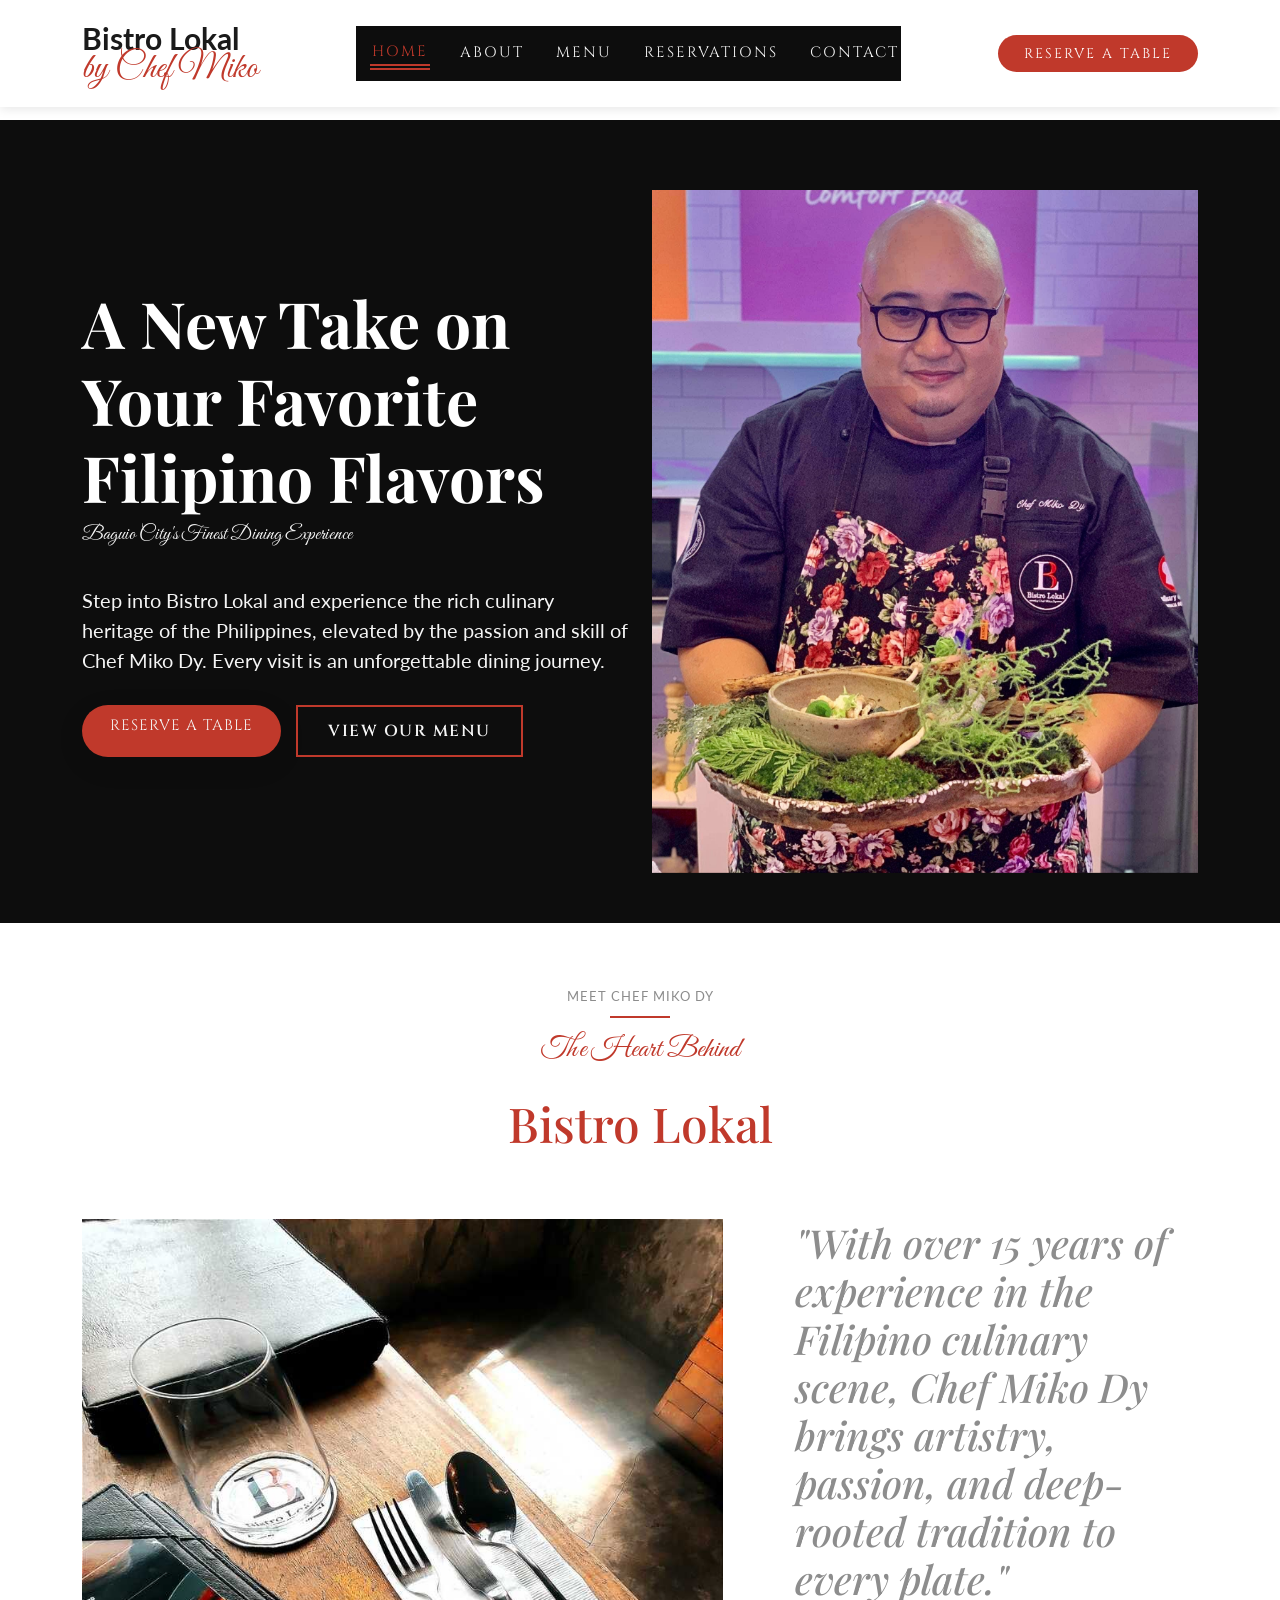
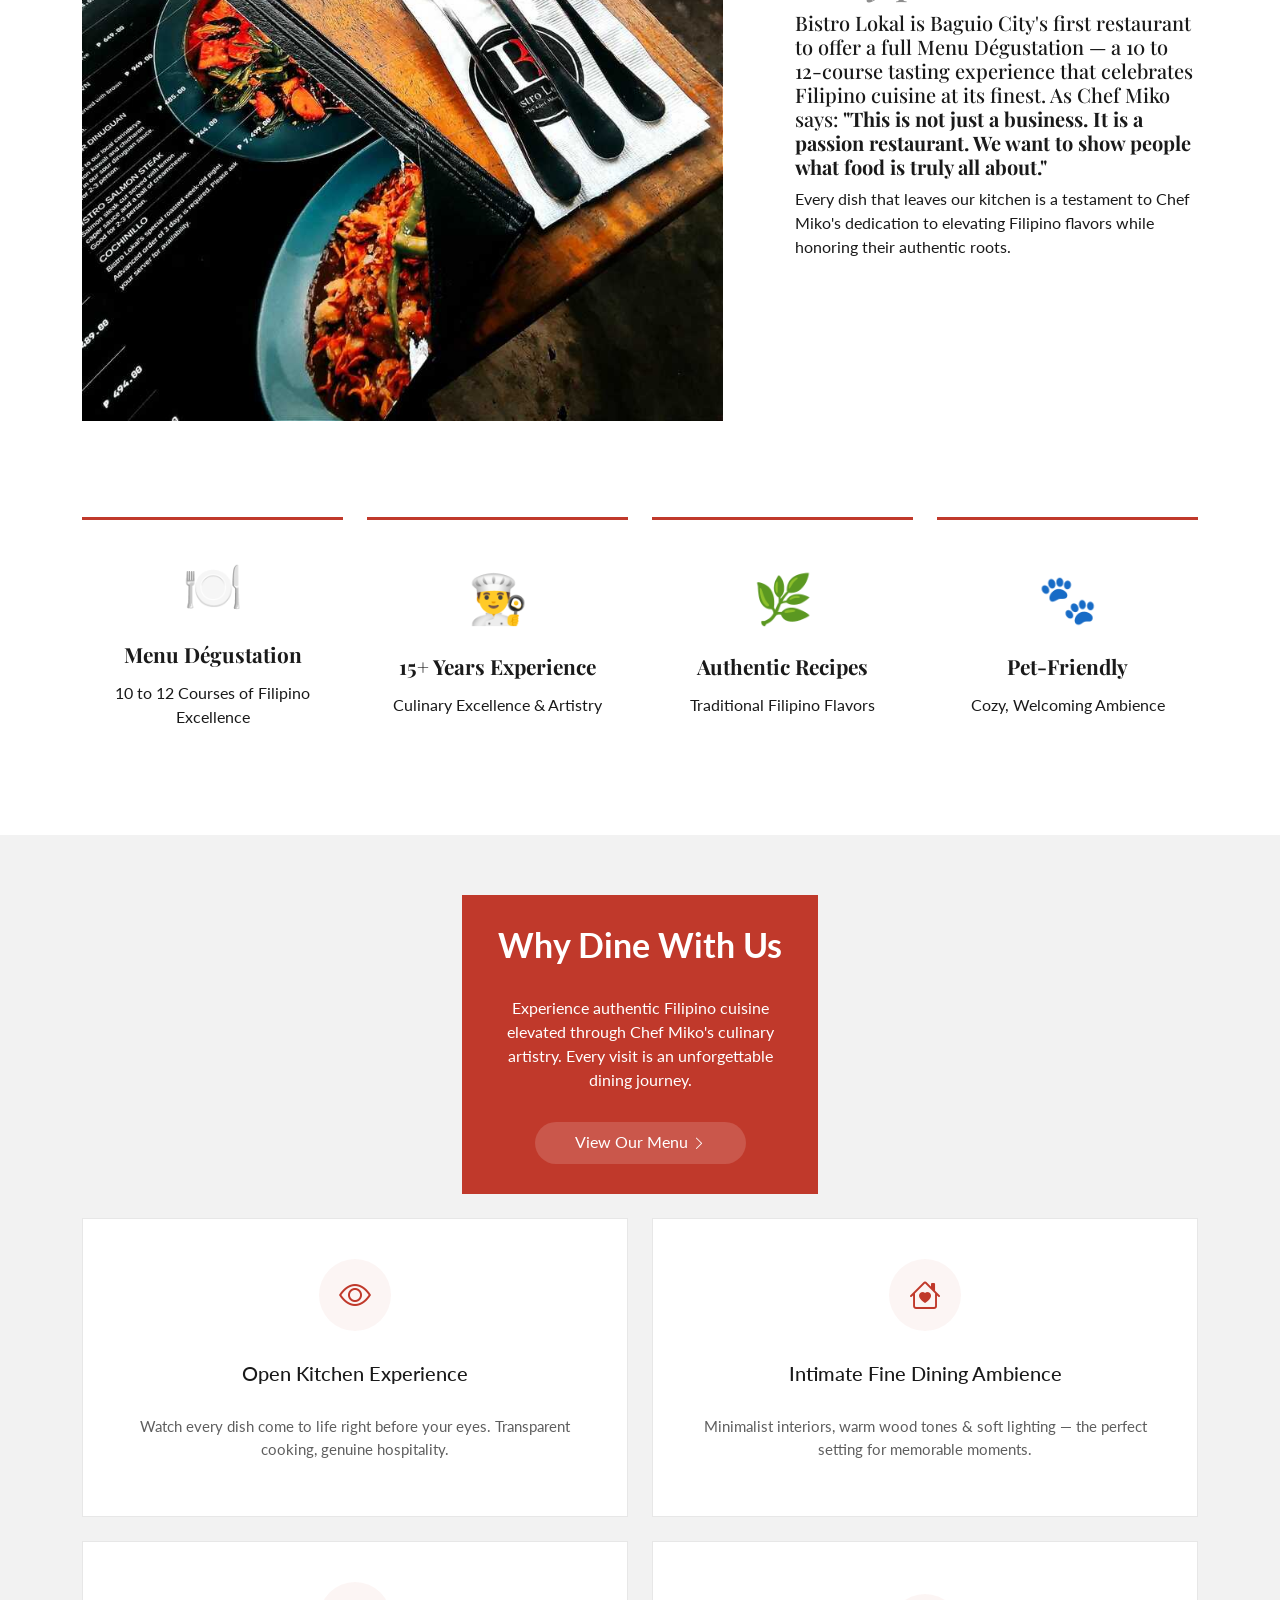
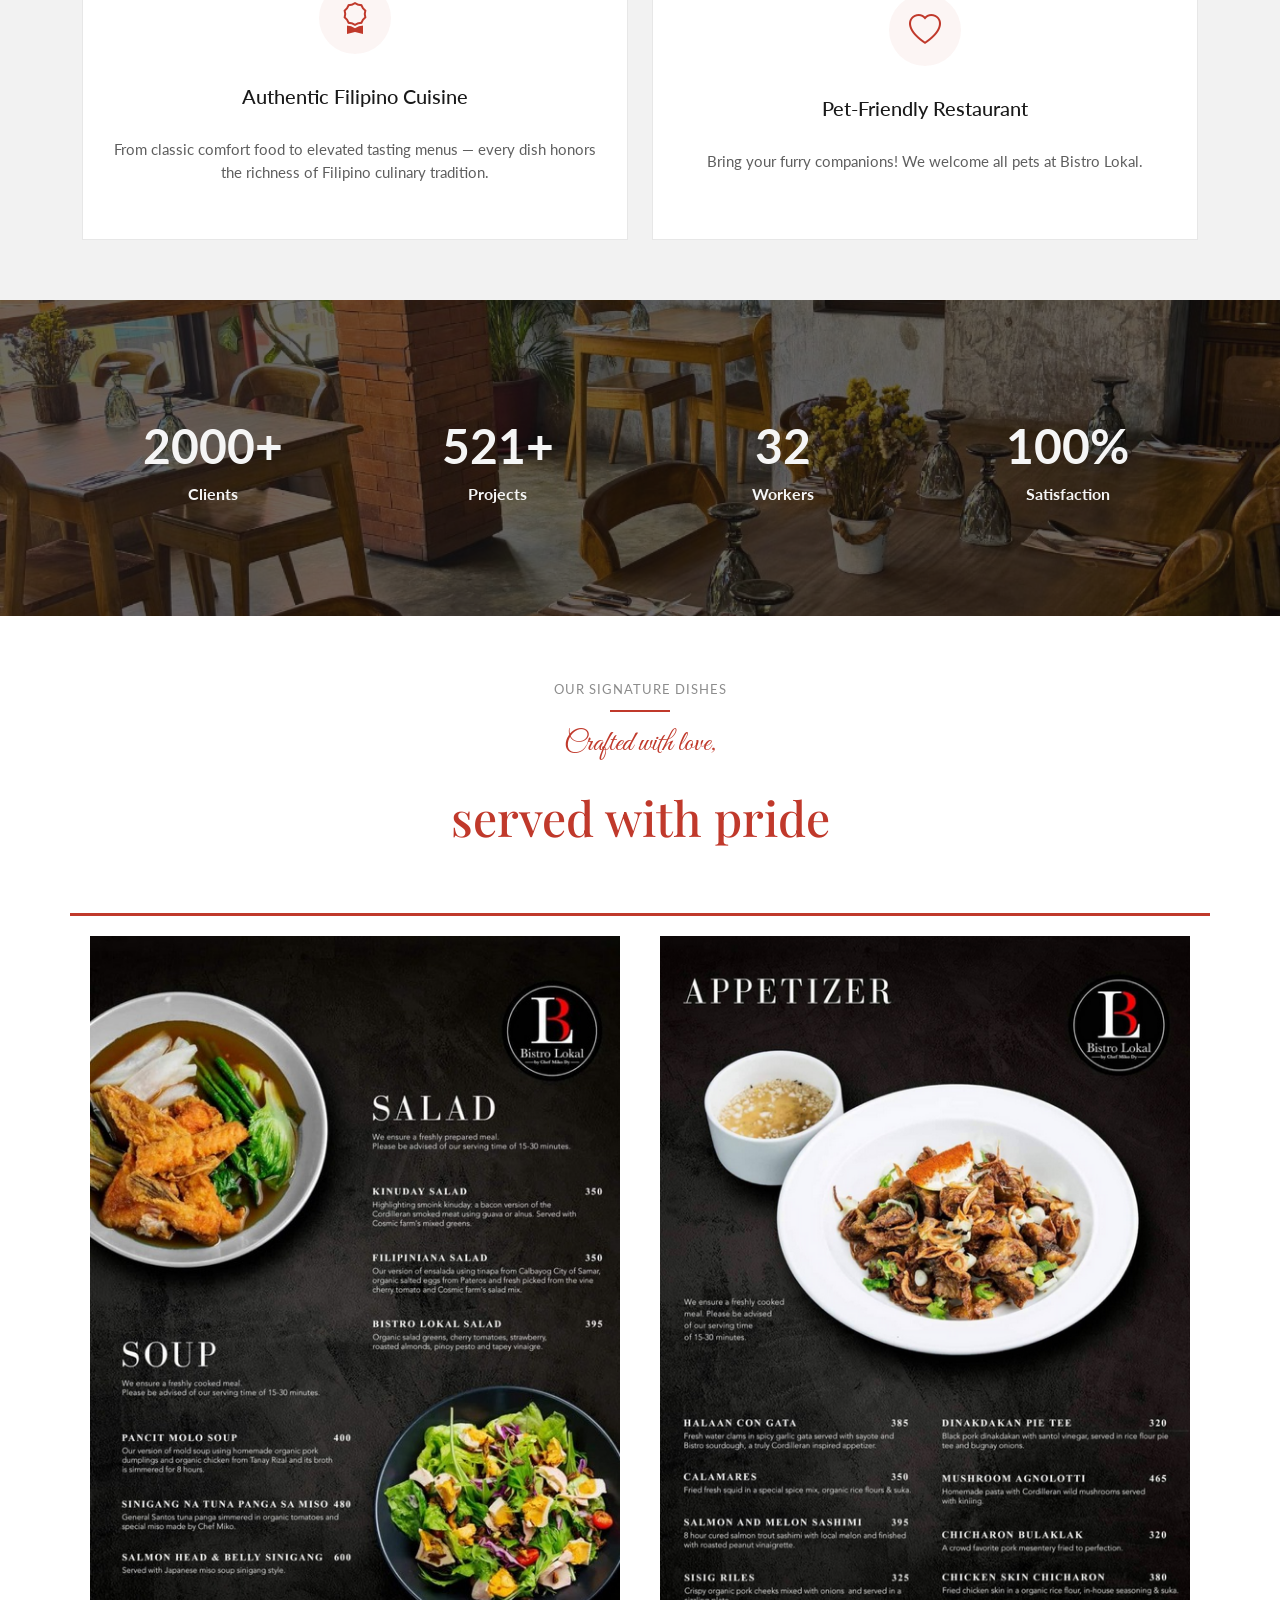
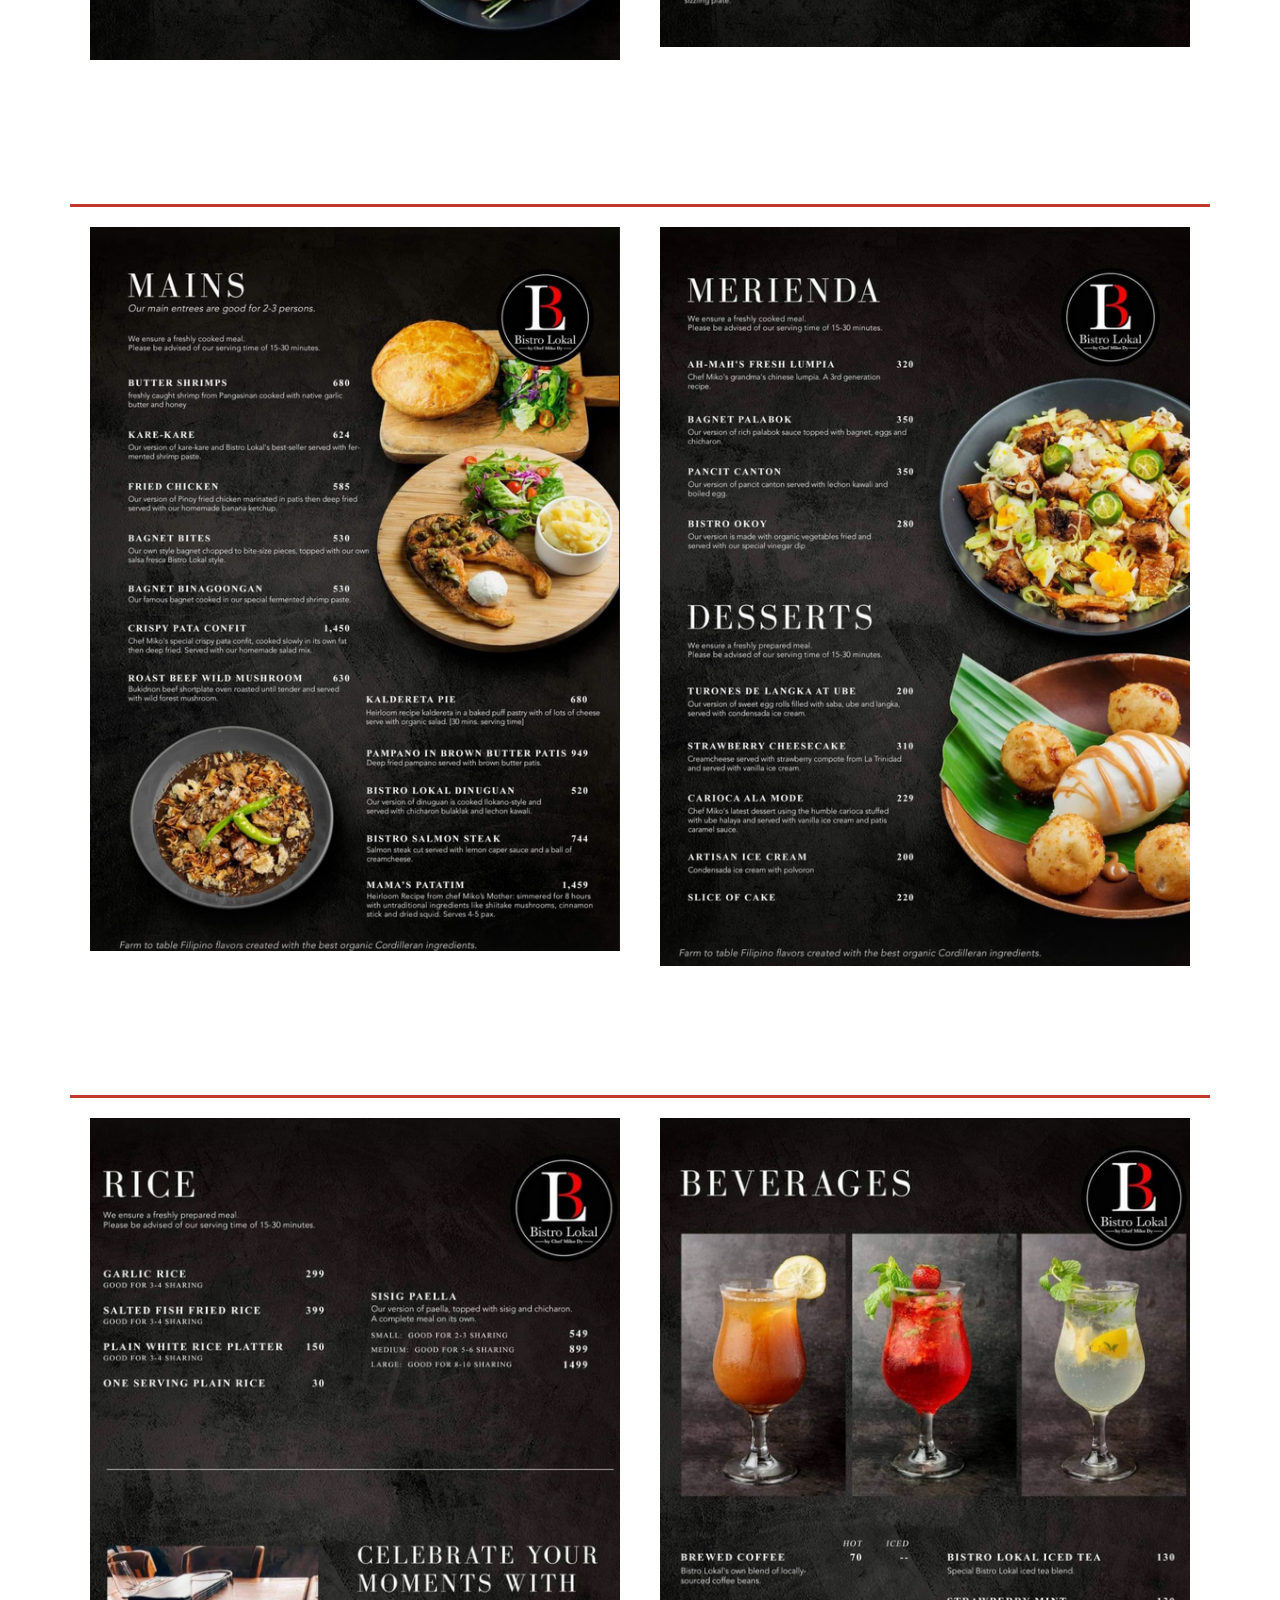
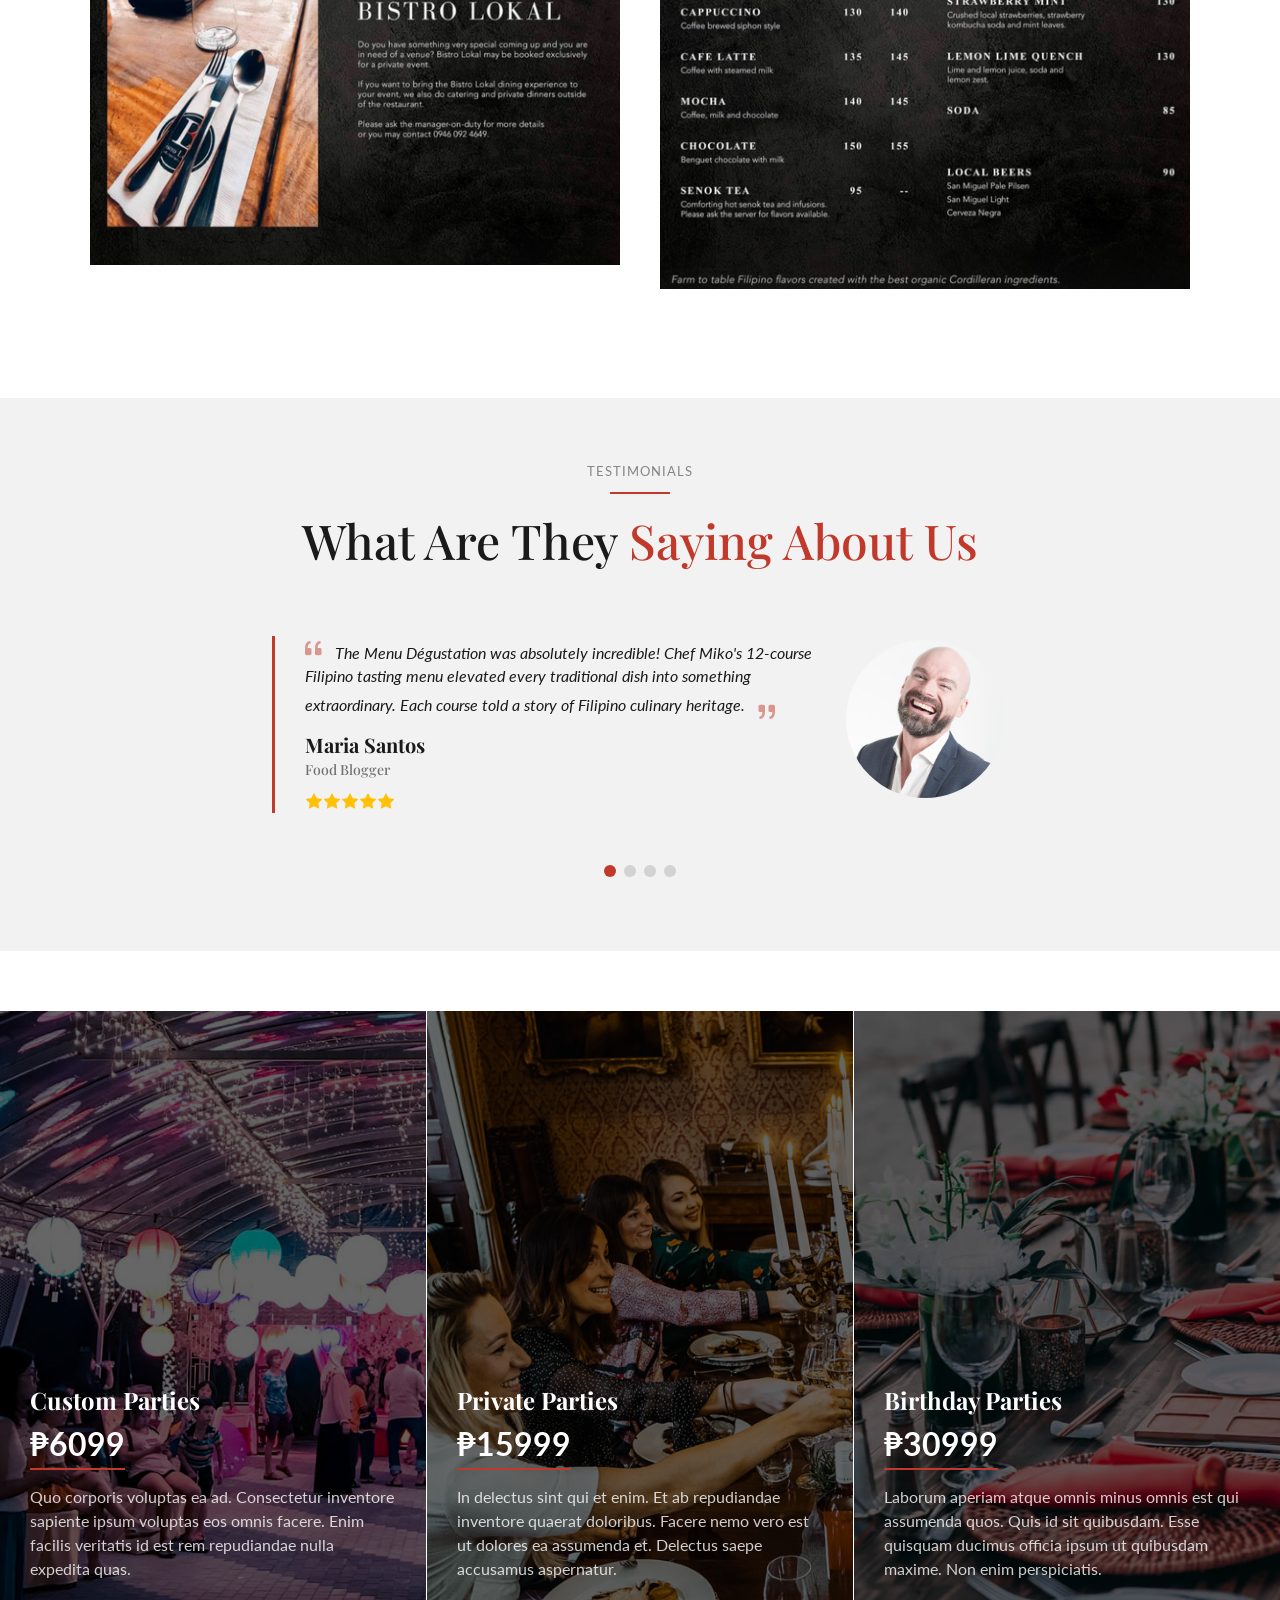
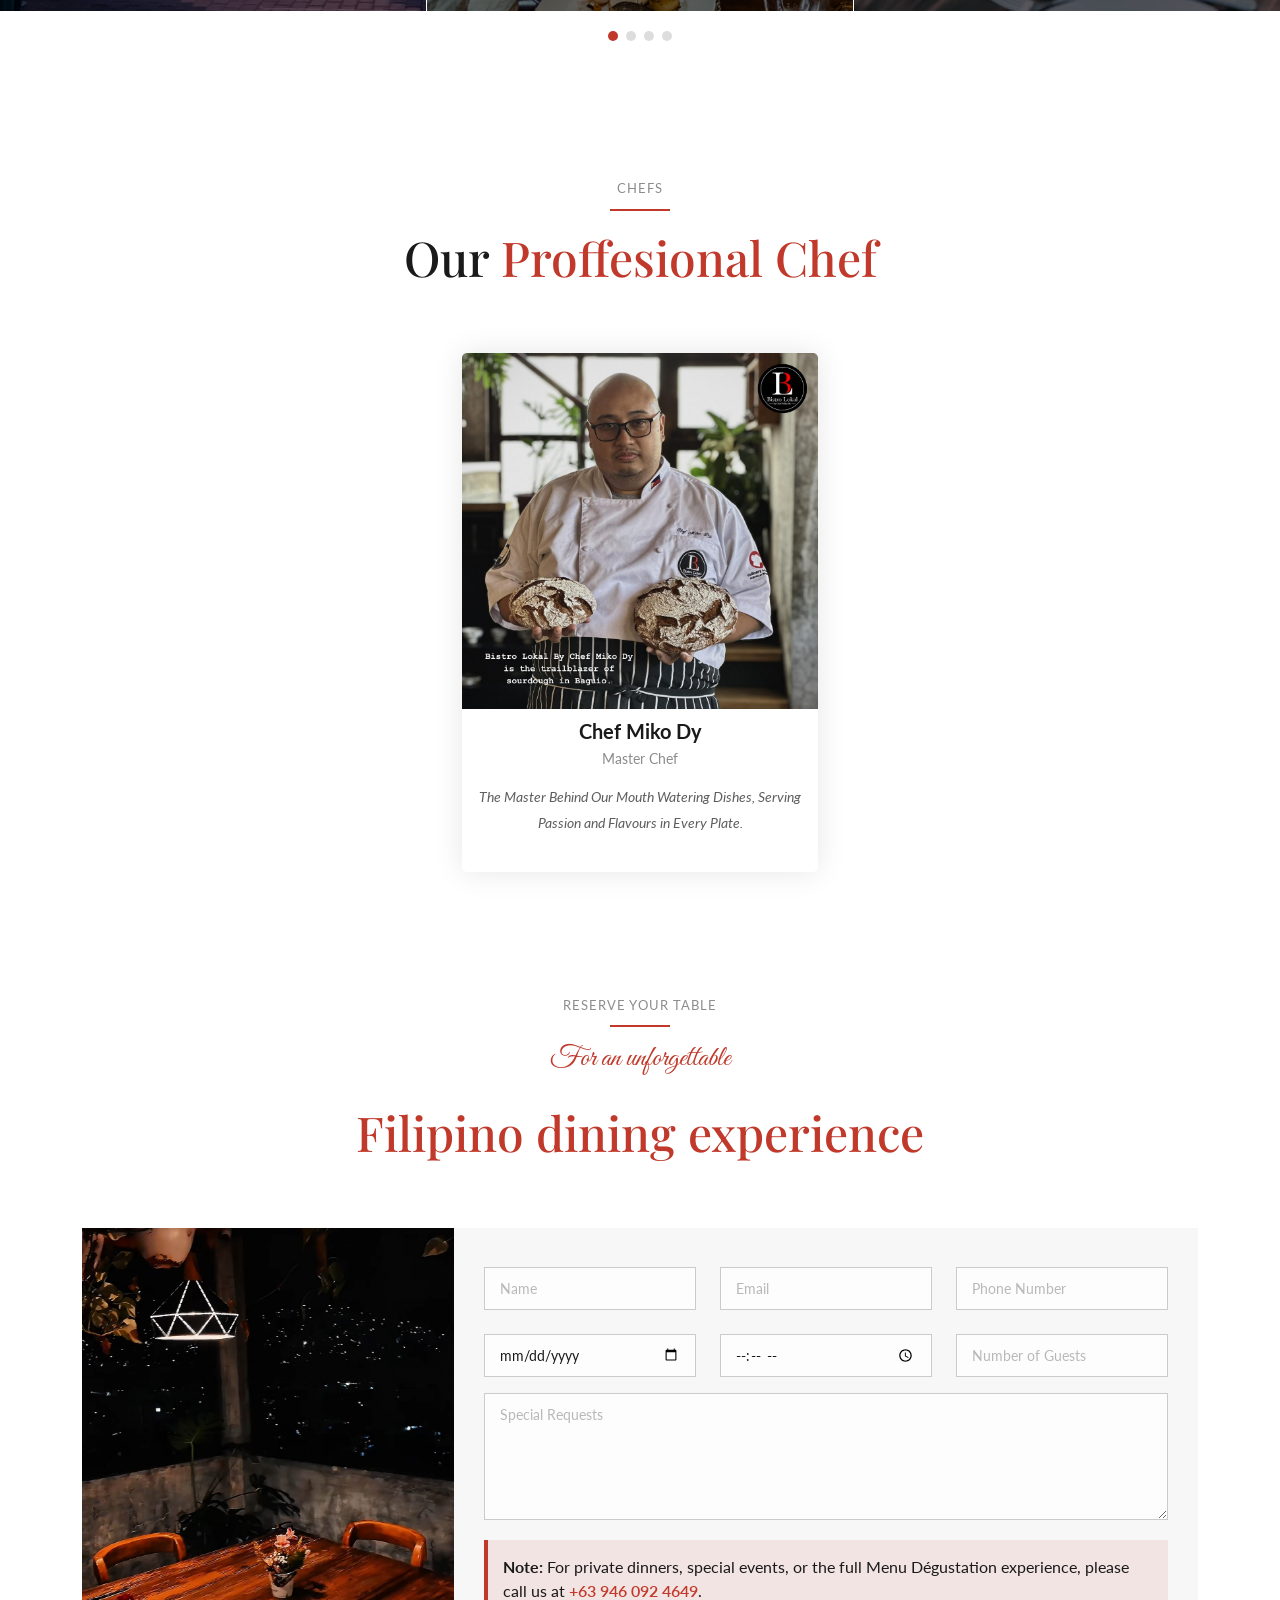
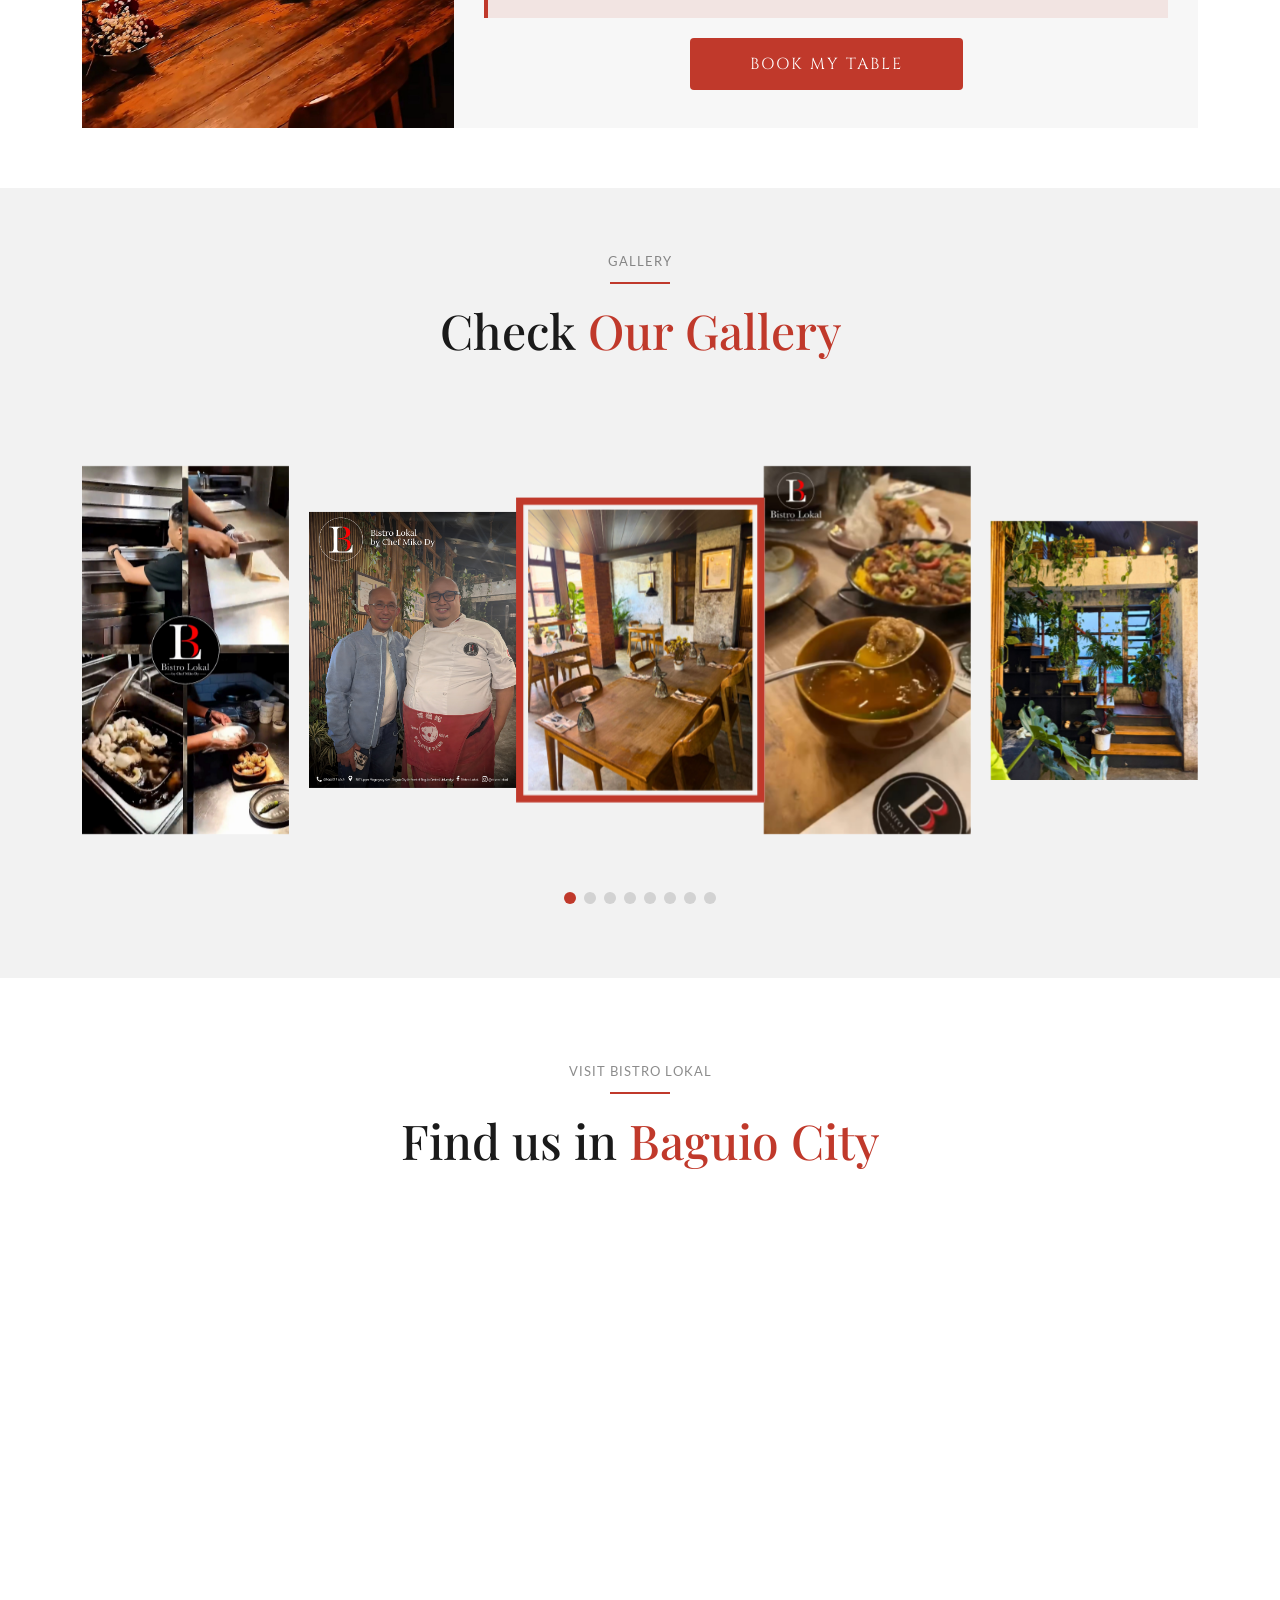
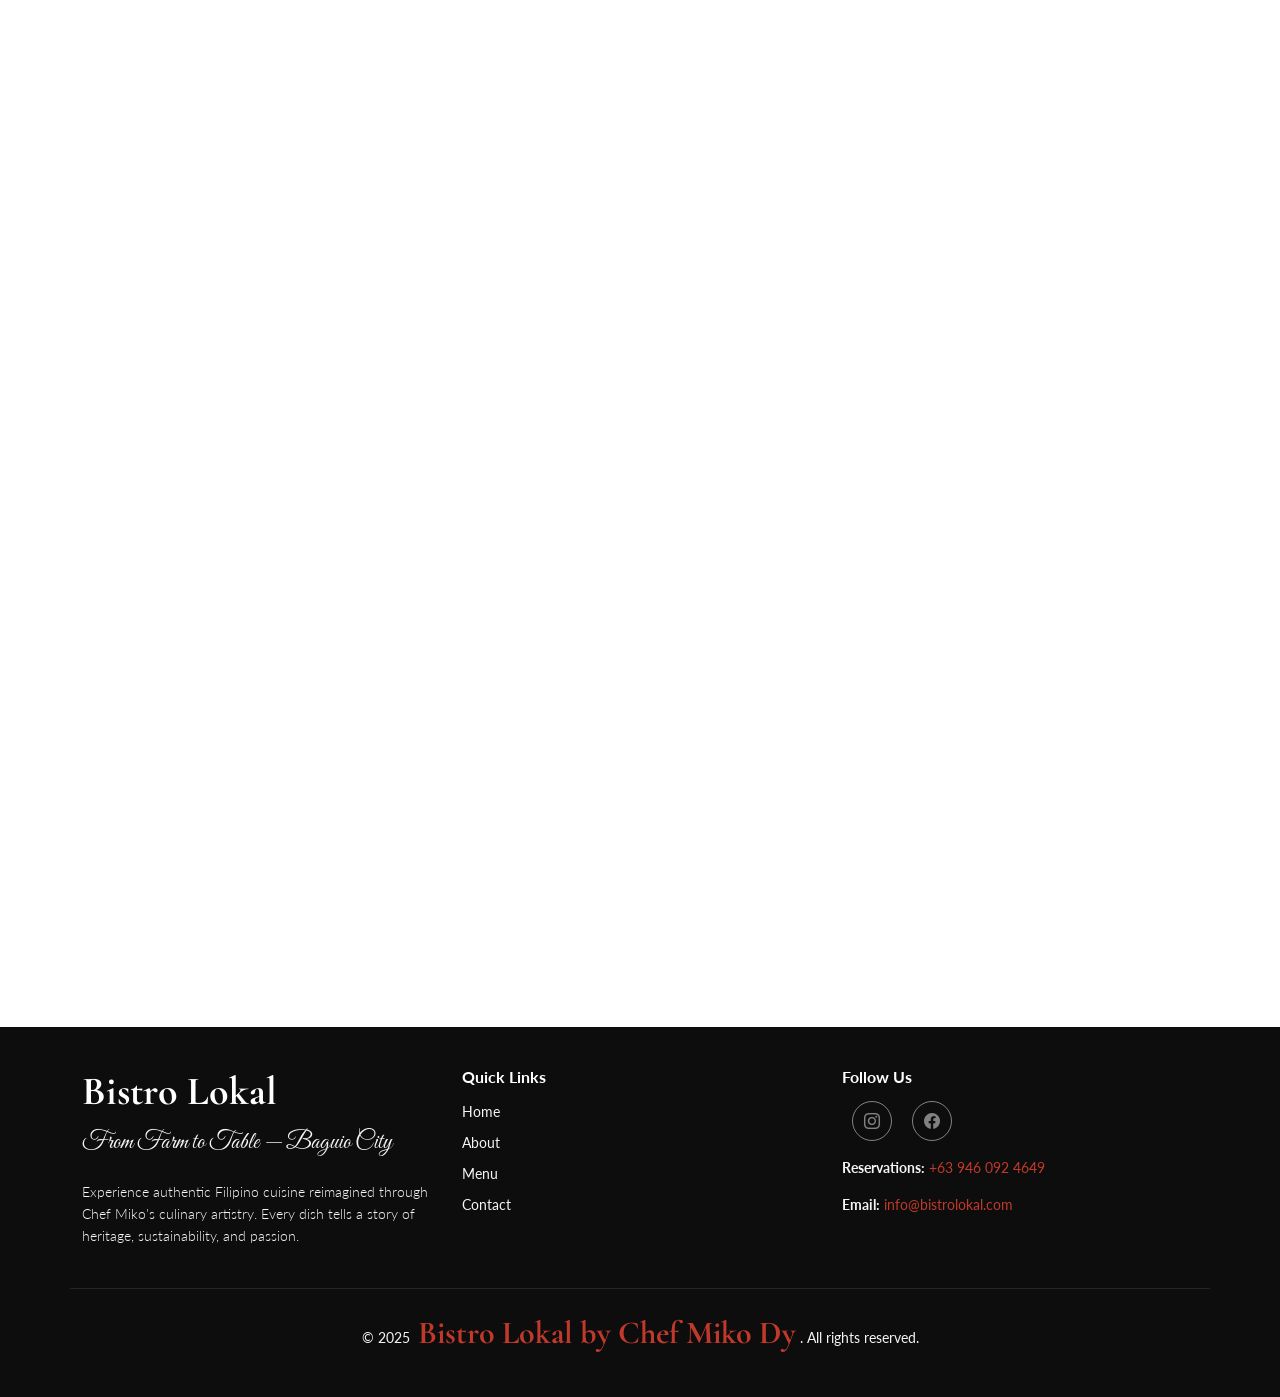
==== index.html @ 1be4a093 "first commit - Bistro Lokal" ====
<!DOCTYPE html>
<html lang="en">

<head>
  <meta charset="utf-8">
  <meta content="width=device-width, initial-scale=1.0" name="viewport">
  <title>Bistro Lokal by Chef Miko - Fine Filipino Dining in Baguio City</title>
  <meta name="description" content="Experience authentic Organic Cordilleran cuisine at Bistro Lokal by Chef Miko Dy. Farm-to-table Filipino dining featuring Menu Dégustation in Baguio City.">
  <meta name="keywords" content="Bistro Lokal, Chef Miko, Filipino cuisine, Baguio restaurant, farm-to-table, organic, Cordilleran food, Menu Dégustation">

  <!-- Favicons -->
  <link href="assets/img/favicon.jpg" rel="icon">

  <!-- Fonts -->
  <link href="https://fonts.googleapis.com" rel="preconnect">
  <link href="https://fonts.gstatic.com" rel="preconnect" crossorigin>
  <link href="https://fonts.googleapis.com/css2?family=Cormorant+Garamond:wght@400;600;700&family=Playfair+Display:wght@400;700&family=Great+Vibes&family=Lato:wght@300;400;700&family=Cinzel:wght@400;600&display=swap" rel="stylesheet">

  <!-- Vendor CSS Files -->
  <link href="assets/vendor/bootstrap/css/bootstrap.min.css" rel="stylesheet">
  <link href="assets/vendor/bootstrap-icons/bootstrap-icons.css" rel="stylesheet">
  <link href="assets/vendor/aos/aos.css" rel="stylesheet">
  <link href="assets/vendor/glightbox/css/glightbox.min.css" rel="stylesheet">
  <link href="assets/vendor/swiper/swiper-bundle.min.css" rel="stylesheet">

  <!-- Main CSS File -->
  <link href="assets/css/main.css" rel="stylesheet">

  <!-- =======================================================
  * Template Name: Yummy
  * Template URL: https://bootstrapmade.com/yummy-bootstrap-restaurant-website-template/
  * Updated: Aug 07 2024 with Bootstrap v5.3.3
  * Author: BootstrapMade.com
  * License: https://bootstrapmade.com/license/
  ======================================================== -->
</head>

<body class="index-page">

  <header id="header" class="header d-flex align-items-center sticky-top">
    <div class="container position-relative d-flex align-items-center justify-content-between">

      <a href="index.html" class="logo d-flex align-items-center me-auto me-xl-0">
        
        <div class="logo-text d-flex flex-column align-items-start">
          <h1 class="sitename">Bistro Lokal</h1>
          <span class="subtitle">by Chef Miko</span>
        </div>
      </a>

      <nav id="navmenu" class="navmenu">
        <ul>
          <li><a href="index.html" class="active">Home</a></li>
          <li><a href="about.html">About</a></li>
          <li><a href="menu.html">Menu</a></li>
          <li><a href="reservations.html">Reservations</a></li>
          <li><a href="contact.html">Contact</a></li>
        </ul>
        <i class="mobile-nav-toggle d-xl-none bi bi-list"></i>
      </nav>

      <a class="btn-getstarted" href="index.html#book-a-table">Reserve a Table</a>

    </div>
  </header>

  <main class="main">

    <!-- Hero Section -->
    <section id="hero" class="hero section dark-background">

      <div class="container">
        <div class="row gy-4 justify-content-center justify-content-lg-between">
          <div class="col-lg-6 order-2 order-lg-1 d-flex flex-column justify-content-center">
            <h1 data-aos="fade-up">A New Take on Your Favorite Filipino Flavors</h1>
            <p class="script-subtitle" data-aos="fade-up" data-aos-delay="100">Baguio City's Finest Dining Experience</p>
            <p data-aos="fade-up" data-aos-delay="200">Step into Bistro Lokal and experience the rich culinary heritage of the Philippines, elevated by the passion and skill of Chef Miko Dy. Every visit is an unforgettable dining journey.</p>
            <div class="d-flex" data-aos="fade-up" data-aos-delay="300">
              <a href="#book-a-table" class="btn-get-started">Reserve a Table</a>
              <a href="#menu" class="btn-explore-menu">View Our Menu</a>
            </div>
          </div>
          <div class="col-lg-6 order-1 order-lg-2 hero-img" data-aos="zoom-out">
            <img src="bistrofirst.jpg" class="img-fluid animated" alt="Bistro Lokal Cuisine">
          </div>
        </div>
      </div>

    </section><!-- /Hero Section -->

    <!-- About Section -->
    <section id="about" class="about section">

      <!-- Section Title -->
      <div class="container section-title" data-aos="fade-up">
        <h2>Meet Chef Miko Dy</h2>
        <p><span class="script-subtitle">The Heart Behind</span> <span class="description-title">Bistro Lokal</span></p>
      </div><!-- End Section Title -->

      <div class="container">

        <div class="row gy-4">
          <div class="col-lg-7" data-aos="fade-up" data-aos-delay="100">
            <img src="assets/img/about2.jpg" class="img-fluid mb-4" alt="Chef Miko Dy">
          </div>
          <div class="col-lg-5" data-aos="fade-up" data-aos-delay="250">
            <div class="content ps-0 ps-lg-5">
              <h1 class="fst-italic">
                "With over 15 years of experience in the Filipino culinary scene, Chef Miko Dy brings artistry, passion, and deep-rooted tradition to every plate."
              </h1>
              <h5>
                Bistro Lokal is Baguio City's first restaurant to offer a full Menu Dégustation — a 10 to 12-course tasting experience that celebrates Filipino cuisine at its finest. As Chef Miko says: <strong>"This is not just a business. It is a passion restaurant. We want to show people what food is truly all about."</strong>
              </h5>
              <p>
                Every dish that leaves our kitchen is a testament to Chef Miko's dedication to elevating Filipino flavors while honoring their authentic roots.
              </p>
            </div>
          </div>
        </div>

        <!-- Key Values -->
        <div class="row gy-4 mt-5" data-aos="fade-up" data-aos-delay="300">
          <div class="col-lg-3 col-md-6">
            <div class="icon-box text-center">
              <div class="icon">🍽️</div>
              <h4>Menu Dégustation</h4>
              <p>10 to 12 Courses of Filipino Excellence</p>
            </div>
          </div>
          <div class="col-lg-3 col-md-6">
            <div class="icon-box text-center">
              <div class="icon">👨‍🍳</div>
              <h4>15+ Years Experience</h4>
              <p>Culinary Excellence & Artistry</p>
            </div>
          </div>
          <div class="col-lg-3 col-md-6">
            <div class="icon-box text-center">
              <div class="icon">🌿</div>
              <h4>Authentic Recipes</h4>
              <p>Traditional Filipino Flavors</p>
            </div>
          </div>
          <div class="col-lg-3 col-md-6">
            <div class="icon-box text-center">
              <div class="icon">🐾</div>
              <h4>Pet-Friendly</h4>
              <p>Cozy, Welcoming Ambience</p>
            </div>
          </div>
        </div>

      </div>

    </section><!-- /About Section -->

    <!-- Why Dine With Us Section -->
    <section id="why-us" class="why-us section light-background">

      <div class="container">

        <div class="row justify-content-center gy-4">

          <div class="col-lg-4 text-center" data-aos="fade-up" data-aos-delay="100">
            <div class="why-box">
              <h3>Why Dine With Us</h3>
              <p>
                Experience authentic Filipino cuisine elevated through Chef Miko's culinary artistry. Every visit is an unforgettable dining journey.
              </p>
              <div class="text-center">
                <a href="#menu" class="more-btn"><span>View Our Menu</span> <i class="bi bi-chevron-right"></i></a>
              </div>
            </div>
          </div><!-- End Why Box -->

          <div class="col-12">
            <div class="row justify-content-center gy-4" data-aos="fade-up" data-aos-delay="200">

              <div class="col-md-6 col-lg-6 col-xl-6">
                <div class="icon-box d-flex flex-column justify-content-center align-items-center">
                  <i class="bi bi-eye"></i>
                  <h4>Open Kitchen Experience</h4>
                  <p>Watch every dish come to life right before your eyes. Transparent cooking, genuine hospitality.</p>
                </div>
              </div><!-- End Icon Box -->

              <div class="col-md-6 col-lg-6 col-xl-6" data-aos="fade-up" data-aos-delay="300">
                <div class="icon-box d-flex flex-column justify-content-center align-items-center">
                  <i class="bi bi-house-heart"></i>
                  <h4>Intimate Fine Dining Ambience</h4>
                  <p>Minimalist interiors, warm wood tones & soft lighting — the perfect setting for memorable moments.</p>
                </div>
              </div><!-- End Icon Box -->

              <div class="col-md-6 col-lg-6 col-xl-6" data-aos="fade-up" data-aos-delay="400">
                <div class="icon-box d-flex flex-column justify-content-center align-items-center">
                  <i class="bi bi-award"></i>
                  <h4>Authentic Filipino Cuisine</h4>
                  <p>From classic comfort food to elevated tasting menus — every dish honors the richness of Filipino culinary tradition.</p>
                </div>
              </div><!-- End Icon Box -->

              <div class="col-md-6 col-lg-6 col-xl-6" data-aos="fade-up" data-aos-delay="500">
                <div class="icon-box d-flex flex-column justify-content-center align-items-center">
                  <i class="bi bi-heart"></i>
                  <h4>Pet-Friendly Restaurant</h4>
                  <p>Bring your furry companions! We welcome all pets at Bistro Lokal.</p>
                </div>
              </div><!-- End Icon Box -->

            </div>
          </div>

        </div>

      </div>

    </section><!-- /Why Dine With Us Section -->

    <!-- Stats Section -->
    <section id="stats" class="stats section dark-background">

      <img src="assets/img/bistrolokalview1.jpg" alt="" data-aos="fade-in">

      <div class="container position-relative" data-aos="fade-up" data-aos-delay="100">

        <div class="row gy-4">

          <div class="col-lg-3 col-md-6">
            <div class="stats-item text-center w-100 h-100">
              <span class="stats-number">2000+</span>
              <p>Clients</p>
            </div>
          </div><!-- End Stats Item -->

          <div class="col-lg-3 col-md-6">
            <div class="stats-item text-center w-100 h-100">
              <span class="stats-number">521+ </span>
              <p>Projects</p>
            </div>
          </div><!-- End Stats Item -->

          <div class="col-lg-3 col-md-6">
            <div class="stats-item text-center w-100 h-100">
              <span class="stats-number">32</span>
              <p>Workers</p>
            </div>
          </div><!-- End Stats Item -->
          <div class="col-lg-3 col-md-6">
            <div class="stats-item text-center w-100 h-100">
              <span class="stats-number">100%</span>
              <p>Satisfaction</p>
            </div>
          </div>
        </div>

      </div>

    </section><!-- /Stats Section -->

    <!-- Menu Section -->
    <section id="menu" class="menu section">

      <!-- Section Title -->
      <div class="container section-title" data-aos="fade-up">
        <h2>Our Signature Dishes</h2>
        <p><span class="script-subtitle">Crafted with love,</span> <span class="description-title">served with pride</span></p>
      </div><!-- End Section Title -->

      <div class="container">

        <div class="row gy-5 menu-grid" data-aos="fade-up" data-aos-delay="100">

          <div class="col-lg-6 menu-item">
            <div class="menu-content">
              <div class="menu-image">
                <img src="assets/img/menu/menu example.jpeg" class="img-fluid menu-item-img" alt="Bistro Kaldereta">
              </div>
            </div>
          </div><!-- Menu Item -->

          <div class="col-lg-6 menu-item">
            <div class="menu-content">
              <div class="menu-image">
                <img src="assets/img/menu/menu1.png" class="img-fluid menu-item-img" alt="Kinuday Salad">
              </div>
            </div>
          </div><!-- Menu Item -->

          <div class="col-lg-6 menu-item">
            <div class="menu-content">
              <div class="menu-image">
                <img src="assets/img/menu/menu2.png" class="img-fluid menu-item-img" alt="Guinataang Manok">
              </div>
            </div>
          </div><!-- Menu Item -->

          <div class="col-lg-6 menu-item">
            <div class="menu-content">
              <div class="menu-image">
                <img src="assets/img/menu/menu3.png" class="img-fluid menu-item-img" alt="Bagnet Palabok">
              </div>
            </div>
          </div><!-- Menu Item -->

          <div class="col-lg-6 menu-item">
            <div class="menu-content">
              <div class="menu-image">
                <img src="assets/img/menu/menu4.png" class="img-fluid menu-item-img" alt="Sinigang na Salmon">
              </div>
            </div>
          </div><!-- Menu Item -->

          <div class="col-lg-6 menu-item">
            <div class="menu-content">
              <div class="menu-image">
                <img src="assets/img/menu/menu5.png" class="img-fluid menu-item-img" alt="Mamang Taho">
              </div>
            </div>
          </div><!-- Menu Item -->



        </div>

      </div>

    </section><!-- /Menu Section -->

    <!-- Testimonials Section -->
    <section id="testimonials" class="testimonials section light-background">

      <!-- Section Title -->
      <div class="container section-title" data-aos="fade-up">
        <h2>TESTIMONIALS</h2>
        <p>What Are They <span class="description-title">Saying About Us</span></p>
      </div><!-- End Section Title -->

      <div class="container" data-aos="fade-up" data-aos-delay="100">

        <div class="swiper init-swiper">
          <script type="application/json" class="swiper-config">
            {
              "loop": true,
              "speed": 600,
              "autoplay": {
                "delay": 5000
              },
              "slidesPerView": "auto",
              "pagination": {
                "el": ".swiper-pagination",
                "type": "bullets",
                "clickable": true
              }
            }
          </script>
          <div class="swiper-wrapper">

            <div class="swiper-slide">
              <div class="testimonial-item">
                <div class="row gy-4 justify-content-center">
                  <div class="col-lg-6">
                    <div class="testimonial-content">
                      <p>
                        <i class="bi bi-quote quote-icon-left"></i>
                        <span>The Menu Dégustation was absolutely incredible! Chef Miko's 12-course Filipino tasting menu elevated every traditional dish into something extraordinary. Each course told a story of Filipino culinary heritage.</span>
                        <i class="bi bi-quote quote-icon-right"></i>
                      </p>
                      <h3>Maria Santos</h3>
                      <h4>Food Blogger</h4>
                      <div class="stars">
                        <i class="bi bi-star-fill"></i><i class="bi bi-star-fill"></i><i class="bi bi-star-fill"></i><i class="bi bi-star-fill"></i><i class="bi bi-star-fill"></i>
                      </div>
                    </div>
                  </div>
                  <div class="col-lg-2 text-center">
                    <img src="assets/img/testimonials/testimonials-1.jpg" class="img-fluid testimonial-img" alt="">
                  </div>
                </div>
              </div>
            </div><!-- End testimonial item -->

            <div class="swiper-slide">
              <div class="testimonial-item">
                <div class="row gy-4 justify-content-center">
                  <div class="col-lg-6">
                    <div class="testimonial-content">
                      <p>
                        <i class="bi bi-quote quote-icon-left"></i>
                        <span>Bistro Lokal's open kitchen concept is brilliant! Watching Chef Miko and his team craft our Bagnet Palabok and Sinigang na Salmon was an experience in itself. The ambience is intimate yet welcoming.</span>
                        <i class="bi bi-quote quote-icon-right"></i>
                      </p>
                      <h3>Carlos Reyes</h3>
                      <h4>Local Tourist</h4>
                      <div class="stars">
                        <i class="bi bi-star-fill"></i><i class="bi bi-star-fill"></i><i class="bi bi-star-fill"></i><i class="bi bi-star-fill"></i><i class="bi bi-star-fill"></i>
                      </div>
                    </div>
                  </div>
                  <div class="col-lg-2 text-center">
                    <img src="assets/img/testimonials/testimonials-2.jpg" class="img-fluid testimonial-img" alt="">
                  </div>
                </div>
              </div>
            </div><!-- End testimonial item -->

            <div class="swiper-slide">
              <div class="testimonial-item">
                <div class="row gy-4 justify-content-center">
                  <div class="col-lg-6">
                    <div class="testimonial-content">
                      <p>
                        <i class="bi bi-quote quote-icon-left"></i>
                        <span>As someone who's traveled extensively in the Philippines, I can say Bistro Lokal serves the most authentic yet innovative Filipino cuisine. The Guinataang Manok reminded me of my grandmother's cooking, but elevated!</span>
                        <i class="bi bi-quote quote-icon-right"></i>
                      </p>
                      <h3>Elena Martinez</h3>
                      <h4>Expat Chef</h4>
                      <div class="stars">
                        <i class="bi bi-star-fill"></i><i class="bi bi-star-fill"></i><i class="bi bi-star-fill"></i><i class="bi bi-star-fill"></i><i class="bi bi-star-fill"></i>
                      </div>
                    </div>
                  </div>
                  <div class="col-lg-2 text-center">
                    <img src="assets/img/testimonials/testimonials-3.jpg" class="img-fluid testimonial-img" alt="">
                  </div>
                </div>
              </div>
            </div><!-- End testimonial item -->

            <div class="swiper-slide">
              <div class="testimonial-item">
                <div class="row gy-4 justify-content-center">
                  <div class="col-lg-6">
                    <div class="testimonial-content">
                      <p>
                        <i class="bi bi-quote quote-icon-left"></i>
                        <span>The Mamang Taho cocktail was a revelation! Who knew taho could become such an elegant adult beverage? Chef Miko's creativity knows no bounds. Perfect for our anniversary dinner in Baguio!</span>
                        <i class="bi bi-quote quote-icon-right"></i>
                      </p>
                      <h3>Robert Chen</h3>
                      <h4>Marketing Director</h4>
                      <div class="stars">
                        <i class="bi bi-star-fill"></i><i class="bi bi-star-fill"></i><i class="bi bi-star-fill"></i><i class="bi bi-star-fill"></i><i class="bi bi-star-fill"></i>
                      </div>
                    </div>
                  </div>
                  <div class="col-lg-2 text-center">
                    <img src="assets/img/testimonials/testimonials-4.jpg" class="img-fluid testimonial-img" alt="">
                  </div>
                </div>
              </div>
            </div><!-- End testimonial item -->

          </div>
          <div class="swiper-pagination"></div>
        </div>

      </div>

    </section><!-- /Testimonials Section -->

    <!-- Events Section -->
    <section id="events" class="events section">

      <div class="container-fluid" data-aos="fade-up" data-aos-delay="100">

        <div class="swiper init-swiper">
          <script type="application/json" class="swiper-config">
            {
              "loop": true,
              "speed": 600,
              "autoplay": {
                "delay": 5000
              },
              "slidesPerView": "auto",
              "pagination": {
                "el": ".swiper-pagination",
                "type": "bullets",
                "clickable": true
              },
              "breakpoints": {
                "320": {
                  "slidesPerView": 1,
                  "spaceBetween": 40
                },
                "1200": {
                  "slidesPerView": 3,
                  "spaceBetween": 1
                }
              }
            }
          </script>
          <div class="swiper-wrapper">

            <div class="swiper-slide event-item d-flex flex-column justify-content-end" style="background-image: url(assets/img/events-1.jpg)">
              <h3>Custom Parties</h3>
              <div class="price align-self-start">₱6099</div>
              <p class="description">
                Quo corporis voluptas ea ad. Consectetur inventore sapiente ipsum voluptas eos omnis facere. Enim facilis veritatis id est rem repudiandae nulla expedita quas.
              </p>
            </div><!-- End Event item -->

            <div class="swiper-slide event-item d-flex flex-column justify-content-end" style="background-image: url(assets/img/events-2.jpg)">
              <h3>Private Parties</h3>
              <div class="price align-self-start">₱15999</div>
              <p class="description">
                In delectus sint qui et enim. Et ab repudiandae inventore quaerat doloribus. Facere nemo vero est ut dolores ea assumenda et. Delectus saepe accusamus aspernatur.
              </p>
            </div><!-- End Event item -->

            <div class="swiper-slide event-item d-flex flex-column justify-content-end" style="background-image: url(assets/img/events-3.jpg)">
              <h3>Birthday Parties</h3>
              <div class="price align-self-start">₱30999</div>
              <p class="description">
                Laborum aperiam atque omnis minus omnis est qui assumenda quos. Quis id sit quibusdam. Esse quisquam ducimus officia ipsum ut quibusdam maxime. Non enim perspiciatis.
              </p>
            </div><!-- End Event item -->

            <div class="swiper-slide event-item d-flex flex-column justify-content-end" style="background-image: url(assets/img/events-4.jpg)">
              <h3>Wedding Parties</h3>
              <div class="price align-self-start">₱55099</div>
              <p class="description">
                Laborum aperiam atque omnis minus omnis est qui assumenda quos. Quis id sit quibusdam. Esse quisquam ducimus officia ipsum ut quibusdam maxime. Non enim perspiciatis.
              </p>
            </div><!-- End Event item -->

          </div>
          <div class="swiper-pagination"></div>
        </div>

      </div>

    </section><!-- /Events Section -->

    <!-- Chefs Section -->
    <section id="chefs" class="chefs section">

      <!-- Section Title -->
      <div class="container section-title" data-aos="fade-up">
        <h2>chefs</h2>
        <p><span>Our</span> <span class="description-title">Proffesional Chef<br></span></p>
      </div><!-- End Section Title -->

      <div class="container">

        <div class="row justify-content-center gy-4">

          <div class="col-lg-4 col-md-6 d-flex align-items-stretch" data-aos="fade-up" data-aos-delay="100">
            <div class="team-member">
              <div class="member-img">
                <img src="assets/img/chef.jpg" class="img-fluid" alt="">
                <div class="social">
                  
                  <a href="https://www.facebook.com/BistroLokal2600"><i class="bi bi-facebook"></i></a>
                  <a href="https://www.instagram.com/bistrolokal/"><i class="bi bi-instagram"></i></a>
                  
                </div>
              </div>
              <div class="member-info">
                <h4>Chef Miko Dy</h4>
                <span>Master Chef</span>
                <p>The Master Behind Our Mouth Watering Dishes, Serving Passion and Flavours in Every Plate.</p>
              </div>
            </div>
          </div><!-- End Chef Team Member -->



        </div>

      </div>

    </section><!-- /Chefs Section -->

    <!-- Reservation Section -->
    <section id="book-a-table" class="book-a-table section">

      <!-- Section Title -->
      <div class="container section-title" data-aos="fade-up">
        <h2>Reserve Your Table</h2>
        <p><span class="script-subtitle">For an unforgettable</span> <span class="description-title">Filipino dining experience</span></p>
      </div><!-- End Section Title -->

      <div class="container">

        <div class="row g-0" data-aos="fade-up" data-aos-delay="100">

          <div class="col-lg-4 reservation-img" style="background-image: url(assets/img/reservation.jpg);"></div>

          <div class="col-lg-8 d-flex align-items-center reservation-form-bg" data-aos="fade-up" data-aos-delay="200">
            <form action="forms/book-a-table.php" method="post" role="form" class="php-email-form">
              <div class="row gy-4">
                <div class="col-lg-4 col-md-6">
                  <input type="text" name="name" class="form-control" id="name" placeholder="Name" required="">
                </div>
                <div class="col-lg-4 col-md-6">
                  <input type="email" class="form-control" name="email" id="email" placeholder="Email" required="">
                </div>
                <div class="col-lg-4 col-md-6">
                  <input type="text" class="form-control" name="phone" id="phone" placeholder="Phone Number" required="">
                </div>
                <div class="col-lg-4 col-md-6">
                  <input type="date" name="date" class="form-control" id="date" placeholder="Date" required="">
                </div>
                <div class="col-lg-4 col-md-6">
                  <input type="time" class="form-control" name="time" id="time" placeholder="Time" required="">
                </div>
                <div class="col-lg-4 col-md-6">
                  <input type="number" class="form-control" name="people" id="people" placeholder="Number of Guests" required="">
                </div>
              </div>

              <div class="form-group mt-3">
                <textarea class="form-control" name="message" rows="5" placeholder="Special Requests"></textarea>
              </div>

              <p class="reservation-note">
                <strong>Note:</strong> For private dinners, special events, or the full Menu Dégustation experience, please call us at <a href="tel:+639460924649">+63 946 092 4649</a>.
              </p>

              <div class="text-center mt-3">
                <div class="loading">Loading</div>
                <div class="error-message"></div>
                <div class="sent-message">Your reservation request has been sent. We will call back or send an email to confirm your booking. Thank you!</div>
                <button type="submit">Book My Table</button>
              </div>
            </form>
          </div><!-- End Reservation Form -->

        </div>

      </div>

    </section><!-- /Reservation Section -->

    <!-- Gallery Section -->
    <section id="gallery" class="gallery section light-background">

      <!-- Section Title -->
      <div class="container section-title" data-aos="fade-up">
        <h2>Gallery</h2>
        <p><span>Check</span> <span class="description-title">Our Gallery</span></p>
      </div><!-- End Section Title -->

      <div class="container" data-aos="fade-up" data-aos-delay="100">

        <div class="swiper init-swiper">
          <script type="application/json" class="swiper-config">
            {
              "loop": true,
              "speed": 600,
              "autoplay": {
                "delay": 5000
              },
              "slidesPerView": "auto",
              "centeredSlides": true,
              "pagination": {
                "el": ".swiper-pagination",
                "type": "bullets",
                "clickable": true
              },
              "breakpoints": {
                "320": {
                  "slidesPerView": 1,
                  "spaceBetween": 0
                },
                "768": {
                  "slidesPerView": 3,
                  "spaceBetween": 20
                },
                "1200": {
                  "slidesPerView": 5,
                  "spaceBetween": 20
                }
              }
            }
          </script>
          <div class="swiper-wrapper align-items-center">
            <div class="swiper-slide"><a class="glightbox" data-gallery="images-gallery" href="assets/img/bistrolokalview1.jpg"><img src="assets/img/bistrolokalview1.jpg" class="img-fluid" alt=""></a></div>
            <div class="swiper-slide"><a class="glightbox" data-gallery="images-gallery" href="assets/img/bistrolokalview3.jpg"><img src="assets/img/bistrolokalview3.jpg" class="img-fluid" alt=""></a></div>
            <div class="swiper-slide"><a class="glightbox" data-gallery="images-gallery" href="assets/img/bistrolokalview4.jpg"><img src="assets/img/bistrolokalview4.jpg" class="img-fluid" alt=""></a></div>
            <div class="swiper-slide"><a class="glightbox" data-gallery="images-gallery" href="assets/img/bistrolokalview1.jpg"><img src="assets/img/bistrolokalview1.jpg" class="img-fluid" alt=""></a></div>
            <div class="swiper-slide"><a class="glightbox" data-gallery="images-gallery" href="assets/img/bistrolokalview5.jpg"><img src="assets/img/bistrolokalview5.jpg" class="img-fluid" alt=""></a></div>
            <div class="swiper-slide"><a class="glightbox" data-gallery="images-gallery" href="assets/img/bistrolokalview6.jpg"><img src="assets/img/bistrolokalview6.jpg" class="img-fluid" alt=""></a></div>
            <div class="swiper-slide"><a class="glightbox" data-gallery="images-gallery" href="assets/img/bistro7.jpg"><img src="assets/img/bistro7.jpg" class="img-fluid" alt=""></a></div>
            <div class="swiper-slide"><a class="glightbox" data-gallery="images-gallery" href="assets/img/bistro8.jpg"><img src="assets/img/bistro8.jpg" class="img-fluid" alt=""></a></div>
          </div>
          <div class="swiper-pagination"></div>
        </div>

      </div>

    </section><!-- /Gallery Section -->

    <!-- Contact Section -->
    <section id="contact" class="contact section">

      <!-- Section Title -->
      <div class="container section-title" data-aos="fade-up">
        <h2>Visit Bistro Lokal</h2>
        <p><span>Find us in</span> <span class="description-title">Baguio City</span></p>
      </div><!-- End Section Title -->

      <div class="container" data-aos="fade-up" data-aos-delay="100">

        <div class="mb-5">
          <iframe style="width: 100%; height: 400px;" src="https://maps.google.com/maps?q=Bistro+Lokal+307+Upper+Magsaysay+Avenue+Baguio+City+Philippines&output=embed&z=17" frameborder="0" allowfullscreen=""></iframe>
        </div><!-- End Google Maps -->

        <div class="row gy-4">

          <div class="col-md-6">
            <div class="info-item d-flex align-items-center" data-aos="fade-up" data-aos-delay="200">
              <i class="icon bi bi-geo-alt flex-shrink-0"></i>
              <div>
                <h3>Restaurant</h3>
                <p><strong>Bistro Lokal by Chef Miko</strong><br>307 Upper Magsaysay Avenue<br>Baguio City, 2600<br>Philippines</p>
              </div>
            </div>
          </div><!-- End Info Item -->

          <div class="col-md-6">
            <div class="info-item d-flex align-items-center" data-aos="fade-up" data-aos-delay="300">
              <i class="icon bi bi-telephone flex-shrink-0"></i>
              <div>
                <h3>Reservations</h3>
                <p><a href="tel:+639460924649">+63 946 092 4649</a></p>
              </div>
            </div>
          </div><!-- End Info Item -->

          <div class="col-md-6">
            <div class="info-item d-flex align-items-center" data-aos="fade-up" data-aos-delay="400">
              <i class="icon bi bi-envelope flex-shrink-0"></i>
              <div>
                <h3>Email</h3>
                <p><a href="mailto:info@bistrolokal.com">info@bistrolokal.com</a></p>
              </div>
            </div>
          </div><!-- End Info Item -->

          <div class="col-md-6">
            <div class="info-item d-flex align-items-center" data-aos="fade-up" data-aos-delay="500">
              <i class="icon bi bi-clock flex-shrink-0"></i>
              <div>
                <h3>Opening Hours<br></h3>
                <p><strong>Tuesday to Sunday:</strong> 11:00 AM – 9:00 PM<br><strong>Monday:</strong> Closed</p>
              </div>
            </div>
          </div><!-- End Info Item -->

        </div>

        <div class="social-media-section text-center mt-5" data-aos="fade-up" data-aos-delay="600">
          <h4>Follow Us</h4>
          <div class="social-links d-flex justify-content-center mt-3">
            <a href="https://instagram.com/bistrolokal" target="_blank" class="instagram"><i class="bi bi-instagram"></i> Instagram (@bistrolokal)</a>
            <a href="https://facebook.com/bistrolokal" target="_blank" class="facebook"><i class="bi bi-facebook"></i> Facebook (Bistro Lokal)</a>
          </div>
        </div>

        <form action="forms/contact.php" method="post" class="php-email-form" data-aos="fade-up" data-aos-delay="700">
          <div class="row gy-4">

            <div class="col-md-6">
              <input type="text" name="name" class="form-control" placeholder="Your Name" required="">
            </div>

            <div class="col-md-6 ">
              <input type="email" class="form-control" name="email" placeholder="Your Email" required="">
            </div>

            <div class="col-md-12">
              <input type="text" class="form-control" name="subject" placeholder="Subject" required="">
            </div>

            <div class="col-md-12">
              <textarea class="form-control" name="message" rows="6" placeholder="Message" required=""></textarea>
            </div>

            <div class="col-md-12 text-center">
              <div class="loading">Loading</div>
              <div class="error-message"></div>
              <div class="sent-message">Your message has been sent. Thank you!</div>

              <button type="submit">Send Message</button>
            </div>

          </div>
        </form><!-- End Contact Form -->

      </div>

    </section><!-- /Contact Section -->

  </main>

  <footer id="footer" class="footer dark-background">

    <div class="container">
      <div class="row gy-3">
        <div class="col-lg-4 col-md-6 d-flex">
          <div class="footer-brand">
            <h3 class="sitename">Bistro Lokal</h3>
            <p class="tagline">From Farm to Table — Baguio City</p>
            <p class="description">
              Experience authentic Filipino cuisine reimagined through Chef Miko's culinary artistry. Every dish tells a story of heritage, sustainability, and passion.
            </p>
          </div>
        </div>

        <div class="col-lg-4 col-md-6">
          <h4>Quick Links</h4>
          <div class="footer-links">
            <ul>
              <li><a href="#hero">Home</a></li>
              <li><a href="#about">About</a></li>
              <li><a href="#menu">Menu</a></li>
              <li><a href="#contact">Contact</a></li>
            </ul>
          </div>
        </div>

        <div class="col-lg-4 col-md-6">
          <h4>Follow Us</h4>
          <div class="social-links d-flex">
            <a href="https://www.instagram.com/bistrolokal/" target="_blank" class="instagram"><i class="bi bi-instagram"></i></a>
            <a href="https://www.facebook.com/share/r/1HbvrPQ4K1/" target="_blank" class="facebook"><i class="bi bi-facebook"></i></a>
          </div>
          <div class="contact-info mt-3">
            <p><strong>Reservations:</strong> <a href="tel:+639460924649">+63 946 092 4649</a></p>
            <p><strong>Email:</strong> <a href="mailto:info@bistrolokal.com">info@bistrolokal.com</a></p>
          </div>
        </div>

      </div>
    </div>

    <div class="container copyright text-center mt-4">
      <p>© 2025 <strong class="px-1 sitename">Bistro Lokal by Chef Miko Dy</strong>. All rights reserved.</p>
    </div>

  </footer>

  <!-- Scroll Top -->
  <a href="#" id="scroll-top" class="scroll-top d-flex align-items-center justify-content-center"><i class="bi bi-arrow-up-short"></i></a>

  <!-- Preloader -->
  <div id="preloader"></div>

  <!-- Vendor JS Files -->
  <script src="assets/vendor/bootstrap/js/bootstrap.bundle.min.js"></script>
  <script src="assets/vendor/php-email-form/validate.js"></script>
  <script src="assets/vendor/aos/aos.js"></script>
  <script src="assets/vendor/glightbox/js/glightbox.min.js"></script>
  <script src="assets/vendor/purecounter/purecounter_vanilla.js"></script>
  <script src="assets/vendor/swiper/swiper-bundle.min.js"></script>

  <!-- Template Main JS File -->
  <script src="assets/js/main.js"></script>

  <!-- Scroll Position Memory Script -->
  <script>
    // Save scroll position before page unload
    window.addEventListener('beforeunload', function() {
      sessionStorage.setItem('scrollPosition', window.scrollY);
    });

    // Restore scroll position after page load
    window.addEventListener('load', function() {
      const scrollPosition = sessionStorage.getItem('scrollPosition');
      if (scrollPosition !== null) {
        window.scrollTo(0, parseInt(scrollPosition));
        sessionStorage.removeItem('scrollPosition');
      }
    });
  </script>

</body>

</html>
---- assets/css/main.css ----
/**
* Template Name: Yummy
* Template URL: https://bootstrapmade.com/yummy-bootstrap-restaurant-website-template/
* Updated: Aug 07 2024 with Bootstrap v5.3.3
* Author: BootstrapMade.com
* License: https://bootstrapmade.com/license/
*/

/*--------------------------------------------------------------
# Font & Color Variables
# Help: https://bootstrapmade.com/color-system/
--------------------------------------------------------------*/
/* Fonts */
:root {
  --default-font: "Lato",  system-ui, -apple-system, "Segoe UI", Roboto, "Helvetica Neue", Arial, "Noto Sans", "Liberation Sans", sans-serif, "Apple Color Emoji", "Segoe UI Emoji", "Segoe UI Symbol", "Noto Color Emoji";
  --heading-font: "Playfair Display",  serif;
  --nav-font: "Cinzel",  serif;
  --logo-font: "Cormorant Garamond", serif;
  --script-font: "Great Vibes", cursive;
}

/* Global Colors - The following color variables are used throughout the website. Updating them here will change the color scheme of the entire website */
:root { 
  --background-color: #ffffff; /* Background color for the entire website, including individual sections */
  --default-color: #1A1A1A; /* Default color used for the majority of the text content across the entire website */
  --heading-color: #1A1A1A; /* Color for headings, subheadings and title throughout the website */
  --accent-color: #C0392B; /* Accent color that represents your brand on the website. It's used for buttons, links, and other elements that need to stand out */
  --surface-color: #ffffff; /* The surface color is used as a background of boxed elements within sections, such as cards, icon boxes, or other elements that require a visual separation from the global background. */
  --contrast-color: #ffffff; /* Contrast color for text, ensuring readability against backgrounds of accent, heading, or default colors. */
  --hover-color: #E74C3C; /* Hover color for interactive elements */
  --border-color: #C0392B; /* Border and divider color */
  --dark-background: #0D0D0D; /* Dark background for alternate sections */
  --light-text: #F5F5F5; /* Text color on dark backgrounds */
}

/* Nav Menu Colors - The following color variables are used specifically for the navigation menu. They are separate from the global colors to allow for more customization options */
:root {
  --nav-color: #F5F5F5;  /* The default color of the main navmenu links */
  --nav-hover-color: #C0392B; /* Applied to main navmenu links when they are hovered over or active */
  --nav-background-color: #0D0D0D; /* Background color for navigation */
  --nav-mobile-background-color: #0D0D0D; /* Used as the background color for mobile navigation menu */
  --nav-dropdown-background-color: #0D0D0D; /* Used as the background color for dropdown items that appear when hovering over primary navigation items */
  --nav-dropdown-color: #F5F5F5; /* Used for navigation links of the dropdown items in the navigation menu. */
  --nav-dropdown-hover-color: #C0392B; /* Similar to --nav-hover-color, this color is applied to dropdown navigation links when they are hovered over. */
}

/* Color Presets - These classes override global colors when applied to any section or element, providing reuse of the sam color scheme. */

.light-background {
  --background-color: #f2f2f2;
  --surface-color: #ffffff;
}

.dark-background {
  --background-color: #0D0D0D;
  --default-color: #F5F5F5;
  --heading-color: #F5F5F5;
  --surface-color: #1A1A1A;
  --contrast-color: #F5F5F5;
}

/* Smooth scroll */
:root {
  scroll-behavior: smooth;
}

/*--------------------------------------------------------------
# General Styling & Shared Classes
--------------------------------------------------------------*/
body {
  color: var(--default-color);
  background-color: var(--background-color);
  font-family: var(--default-font);
}

a {
  color: var(--accent-color);
  text-decoration: none;
  transition: 0.3s;
}

/* Make ALL images fully responsive globally */
img {
  max-width: 100%;
  height: auto;
  display: block;
}

/* Fix any image inside a container or section */
section img,
.container img,
.row img,
.card img,
.card-img-top {
  width: 100%;
  height: auto;
  object-fit: cover;
  display: block;
}

/* Prevent any element from overflowing screen width */
body, html {
  overflow-x: hidden;
  width: 100%;
}

* {
  box-sizing: border-box;
}

/* Fix for background / hero images */
.hero-section,
.menu-bg,
.any-section-with-bg-image {
  background-size: cover;
  background-position: center center;
  background-repeat: no-repeat;
  width: 100%;
}

/* Fix stats section background image for mobile with parallax */
.stats {
  position: relative;
  background-size: cover !important;
  background-position: center center !important;
  background-repeat: no-repeat !important;
  background-attachment: fixed !important;
  width: 100% !important;
  min-height: auto !important;
  padding: 80px 0 !important;
}

/* Hide the img tag and use CSS background instead */
.stats img {
  display: none;
}

/* Create parallax background using CSS */
.stats::before {
  content: '';
  position: fixed;
  top: 0;
  left: 0;
  width: 100%;
  height: 100%;
  background-image: url('../img/bistrolokalview1.jpg') !important;
  background-size: cover !important;
  background-position: center center !important;
  background-repeat: no-repeat !important;
  background-attachment: fixed !important;
  z-index: -1;
}

@media (max-width: 768px) {
  .stats {
    background-size: cover !important;
    background-position: center center !important;
    background-repeat: no-repeat !important;
    background-attachment: scroll !important;
    width: 100% !important;
    min-height: auto !important;
    padding: 40px 0 !important;
  }

  .stats::before {
    background-attachment: scroll !important;
  }
}

@media (max-width: 480px) {
  .stats {
    background-size: cover !important;
    background-position: center center !important;
    background-repeat: no-repeat !important;
    background-attachment: scroll !important;
    width: 100% !important;
    min-height: auto !important;
    padding: 30px 0 !important;
  }

  .stats::before {
    background-attachment: scroll !important;
  }
}

/* Fix for menu page images specifically */
.menu-img-wrapper {
  width: 100%;
  overflow: hidden;
}

.menu-img-wrapper img {
  width: 100%;
  height: 100%;
  object-fit: cover;
  object-position: center;
}

/* On tablet and below */
@media (max-width: 768px) {
  img {
    max-width: 100% !important;
    width: 100% !important;
    height: auto !important;
  }

  /* Stack columns on mobile so images don't overflow beside text */
  .row {
    flex-wrap: wrap;
  }

  .col-md-6,
  .col-md-4,
  .col-md-5 {
    width: 100% !important;
    padding-left: 0 !important;
    padding-right: 0 !important;
  }

  /* Fix menu image bottom clipping on tablet */
  .menu-section,
  .menu-image-wrapper,
  .menu-img-container {
    height: auto !important;
    min-height: unset !important;
    overflow: visible !important;
  }

  .menu-image-wrapper img,
  .menu-section img,
  .menu-item-img {
    width: 100% !important;
    height: auto !important;
    object-fit: contain !important;
  }
}

/* On mobile phones */
@media (max-width: 480px) {
  img {
    max-width: 100% !important;
    height: auto !important;
    object-fit: contain;
  }

  section {
    padding-left: 15px !important;
    padding-right: 15px !important;
  }

  /* Fix menu image bottom clipping on mobile */
  .menu-section,
  .menu-image-wrapper {
    height: auto !important;
    overflow: visible !important;
  }

  .menu-section img,
  .menu-item-img {
    width: 100% !important;
    height: auto !important;
    object-fit: contain !important;
  }
}

/* Additional fix for tablets (1024px and below) */
@media (max-width: 1024px) {
  .menu-section,
  .menu-image-wrapper,
  .menu-img-container {
    height: auto !important;
    min-height: unset !important;
    overflow: visible !important;
  }

  .menu-image-wrapper img,
  .menu-section img,
  .menu-item-img {
    width: 100% !important;
    height: auto !important;
    object-fit: contain !important;
  }
}

a:hover {
  color: color-mix(in srgb, var(--accent-color), transparent 25%);
  text-decoration: none;
}

h1,
h2,
h3,
h4,
h5,
h6 {
  color: var(--heading-color);
  font-family: var(--heading-font);
}

/* Bistro Lokal Custom Typography */
.sitename {
  font-family: var(--logo-font);
  font-weight: 700;
  color: var(--accent-color);
  font-size: 2rem;
  margin: 0;
}

/* Logo Image Styling */
.logo-img {
  width: auto;
  height: auto;
  max-width: 100px;
  object-fit: contain;
  object-position: center;
  border-radius: 8px;
  display: block;
}

.logo-text {
  flex: 1;
}

/* Fix logo container to allow full logo height */
.logo {
  align-items: center !important;
  min-height: auto !important;
  height: auto !important;
  justify-content: flex-start !important;
  margin-left: 0 !important;
  padding-left: 0 !important;
}

/* Override any navbar height constraints */
.header {
  height: auto !important;
  min-height: auto !important;
  position: fixed !important;
  top: 0 !important;
  left: 0 !important;
  right: 0 !important;
  z-index: 1000 !important;
  background-color: var(--background-color) !important;
  box-shadow: 0 2px 10px rgba(0, 0, 0, 0.1) !important;
  transition: all 0.3s ease !important;
}

/* Add padding to body to account for sticky navbar */
body {
  padding-top: 120px !important;
}

/* Mobile responsive navbar padding */
@media (max-width: 768px) {
  body {
    padding-top: 100px !important;
  }
}

@media (max-width: 480px) {
  body {
    padding-top: 90px !important;
  }
}

/* Active nav link highlighting */
.nav-link.active {
  color: #C0392B !important;
  border-bottom: 2px solid #C0392B;
}

/* Footer responsive spacing */
.footer {
  padding-left: 20px !important;
  padding-right: 20px !important;
}

@media (max-width: 768px) {
  .footer {
    padding-left: 15px !important;
    padding-right: 15px !important;
  }
}

@media (max-width: 480px) {
  .footer {
    padding-left: 10px !important;
    padding-right: 10px !important;
  }
}

/* Ensure logo image container doesn't clip */
.logo-img {
  overflow: visible !important;
}

/* Responsive logo for mobile */
@media (max-width: 768px) {
  .logo-img {
    width: auto;
    height: auto;
    max-width: 80px;
    object-fit: contain;
    object-position: center;
    display: block;
  }
  
  .sitename {
    font-size: 1.5rem;
  }
  
  .subtitle {
    font-size: 0.8rem;
  }
}

.subtitle {
  font-family: var(--script-font);
  color: var(--default-color);
  font-size: 1.2rem;
  margin-top: -5px;
}

.script-subtitle {
  font-family: var(--script-font);
  color: var(--accent-color);
  font-size: 1.8rem;
  display: block;
  margin-bottom: 1rem;
}

/* Navigation styling */
.navmenu {
  background-color: var(--nav-background-color);
}

.navmenu ul li a {
  font-family: var(--nav-font);
  font-weight: 400;
  letter-spacing: 2px;
  text-transform: uppercase;
  color: var(--nav-color);
}

.navmenu ul li a:hover,
.navmenu ul li a.active {
  color: var(--nav-hover-color);
  border-bottom: 2px solid var(--nav-hover-color);
}

/* Button styling */
.btn-get-started,
.btn-getstarted,
button[type="submit"] {
  background-color: var(--accent-color);
  color: var(--contrast-color);
  border: none;
  border-radius: 0;
  font-family: 'Cinzel', serif;
  letter-spacing: 2px;
  text-transform: uppercase;
  padding: 12px 30px;
  transition: all 0.3s ease;
}

.btn-get-started:hover,
.btn-getstarted:hover,
button[type="submit"]:hover {
  background-color: #96281B;
  color: var(--contrast-color);
  transform: translateY(-2px);
}

/* Primary button class */
.btn-primary {
  background: #C0392B;
  border: none;
  border-radius: 0;
  font-family: 'Cinzel', serif;
  letter-spacing: 2px;
  text-transform: uppercase;
  color: #ffffff;
  padding: 12px 30px;
  transition: all 0.3s ease;
}

.btn-primary:hover { 
  background: #96281B; 
  color: #ffffff;
}

/* Cards — red top accent */
.card { 
  border-top: 3px solid #C0392B; 
  border-radius: 0;
}

/* Alternate sections */
.section-dark {
  background: #0D0D0D;
  color: #F5F5F5;
}

.section-light {
  background: #FFFFFF;
  color: #1A1A1A;
}

.btn-explore-menu {
  background-color: transparent;
  color: var(--contrast-color);
  border: 2px solid var(--accent-color);
  border-radius: 0;
  font-family: var(--nav-font);
  font-weight: 600;
  letter-spacing: 1.5px;
  text-transform: uppercase;
  padding: 12px 30px;
  transition: all 0.3s ease;
  margin-left: 15px;
}

.btn-explore-menu:hover {
  background-color: var(--accent-color);
  color: var(--contrast-color);
  transform: translateY(-2px);
}

/* NO text-decoration underline on any heading */
h1, h2, h3, h4, h5, h6 {
  text-decoration: none;
}

/* Decorative red line under section titles */
h2::after {
  content: '';
  display: block;
  width: 60px;
  height: 2px;
  background: #C0392B;
  margin: 12px auto 0 auto;
}

/* Section headings */
.section-title h2 {
  font-family: var(--heading-font);
  font-size: 2.5rem;
  font-weight: 700;
  color: var(--heading-color);
  margin-bottom: 30px;
}

/* Menu styling */
.menu-item {
  border-top: 3px solid var(--accent-color);
  padding: 20px;
  margin-bottom: 20px;
  background-color: var(--surface-color);
  transition: all 0.3s ease;
}

.menu-item:hover {
  transform: translateY(-5px);
  box-shadow: 0 10px 30px rgba(192, 57, 43, 0.2);
}

.menu-content {
  display: flex;
  flex-direction: column;
  height: 100%;
}

.menu-image {
  width: 100%;
  height: 760px;
  overflow: visible;
  margin-bottom: 20px;
  border-radius: 8px;
}

/* Responsive menu images for mobile - prevent bottom clipping */
@media (max-width: 1024px) {
  .menu-image {
    height: auto;
    min-height: unset;
    overflow: visible;
  }

  .menu-image img {
    object-fit: contain !important;
  }
}

@media (max-width: 768px) {
  .menu-image {
    height: auto;
    overflow: visible;
  }
}

@media (max-width: 480px) {
  .menu-image {
    height: auto;
    overflow: visible;
  }
}

.menu-item-img {
  width: 100%;
  height: 100%;
  object-fit: cover;
  object-position: center;
  transition: transform 0.3s ease;
  max-width: 100%;
}

/* Fix menu item images on tablet and mobile - prevent bottom clipping */
@media (max-width: 1024px) {
  .menu-item-img {
    object-fit: contain !important;
    height: auto !important;
  }
}

@media (max-width: 768px) {
  .menu-item-img {
    object-fit: contain !important;
    height: auto !important;
  }
}

@media (max-width: 480px) {
  .menu-item-img {
    object-fit: contain !important;
    height: auto !important;
  }
}

.menu-item:hover .menu-item-img {
  transform: scale(1.05);
}

.menu-details {
  flex: 1;
  display: flex;
  flex-direction: column;
}

.menu-item h4 {
  font-family: var(--heading-font);
  font-size: 1.5rem;
  font-weight: 700;
  color: var(--heading-color);
  margin-bottom: 10px;
  order: 1;
}

.menu-item .description {
  font-family: var(--default-font);
  font-weight: 300;
  color: var(--default-color);
  margin-bottom: 15px;
  line-height: 1.6;
  flex: 1;
  order: 2;
}

.menu-item .price {
  font-family: var(--nav-font);
  font-weight: 600;
  color: var(--accent-color);
  font-size: 1.2rem;
  letter-spacing: 1px;
  order: 3;
  margin-top: auto;
}

.featured-item {
  border: 3px solid var(--accent-color);
  background: linear-gradient(135deg, var(--surface-color) 0%, rgba(192, 57, 43, 0.1) 100%);
}

/* Icon boxes */
.icon-box {
  background-color: var(--surface-color);
  border-top: 3px solid var(--accent-color);
  padding: 30px 20px;
  text-align: center;
  transition: all 0.3s ease;
  height: 100%;
  display: flex !important;
  flex-direction: column;
  justify-content: center;
  align-items: center;
}

.icon-box:hover {
  transform: translateY(-5px);
  box-shadow: 0 10px 30px rgba(192, 57, 43, 0.2);
}

.icon-box .icon {
  font-size: 3rem;
  color: var(--accent-color);
  margin-bottom: 20px;
}

.icon-box h4 {
  font-family: var(--heading-font);
  font-size: 1.3rem;
  font-weight: 700;
  color: var(--heading-color);
  margin-bottom: 15px;
}

/* Footer styling */
.footer-brand .sitename {
  font-size: 2.5rem;
  margin-bottom: 10px;
}

.footer-brand .tagline {
  font-family: var(--script-font);
  color: var(--accent-color);
  font-size: 1.5rem;
  margin-bottom: 20px;
}

.footer-brand .description {
  font-family: var(--default-font);
  font-weight: 300;
  color: var(--light-text);
  line-height: 1.6;
}

.footer-links ul {
  list-style: none;
  padding: 0;
}

.footer-links ul li {
  margin-bottom: 10px;
}

.footer-links ul li a {
  color: var(--light-text);
  text-decoration: none;
  transition: color 0.3s ease;
}

.footer-links ul li a:hover {
  color: var(--accent-color);
}

.social-links a {
  color: var(--light-text);
  font-size: 1.5rem;
  margin: 0 10px;
  transition: all 0.3s ease;
}

.social-links a:hover {
  color: var(--accent-color);
  transform: translateY(-3px);
}

/* Form styling */
.form-control {
  border: 1px solid var(--border-color);
  border-radius: 0;
  font-family: var(--default-font);
  transition: all 0.3s ease;
}

.form-control:focus {
  border-color: var(--accent-color);
  box-shadow: 0 0 0 0.2rem rgba(192, 57, 43, 0.25);
}

.reservation-note {
  background-color: rgba(192, 57, 43, 0.1);
  border-left: 4px solid var(--accent-color);
  padding: 15px;
  margin: 20px 0;
  font-family: var(--default-font);
  color: var(--default-color);
}

.reservation-note a {
  color: var(--accent-color);
  text-decoration: none;
  font-weight: 600;
}

.reservation-note a:hover {
  text-decoration: underline;
}

/* Dark section text adjustments */
.dark-background .default-color,
.dark-background p,
.dark-background .description {
  color: var(--light-text) !important;
}

.dark-background .heading-color,
.dark-background h1,
.dark-background h2,
.dark-background h3,
.dark-background h4 {
  color: #ffffff !important;
}

/* Pulsating Play Button
------------------------------*/
.pulsating-play-btn {
  width: 94px;
  height: 94px;
  background: radial-gradient(var(--accent-color) 50%, color-mix(in srgb, var(--accent-color), transparent 75%) 52%);
  border-radius: 50%;
  display: block;
  position: relative;
  overflow: hidden;
}

.pulsating-play-btn:before {
  content: "";
  position: absolute;
  width: 120px;
  height: 120px;
  animation-delay: 0s;
  animation: pulsate-play-btn 2s;
  animation-direction: forwards;
  animation-iteration-count: infinite;
  animation-timing-function: steps;
  opacity: 1;
  border-radius: 50%;
  border: 5px solid color-mix(in srgb, var(--accent-color), transparent 30%);
  top: -15%;
  left: -15%;
  background: rgba(198, 16, 0, 0);
}

.pulsating-play-btn:after {
  content: "";
  position: absolute;
  left: 50%;
  top: 50%;
  transform: translateX(-40%) translateY(-50%);
  width: 0;
  height: 0;
  border-top: 10px solid transparent;
  border-bottom: 10px solid transparent;
  border-left: 15px solid #fff;
  z-index: 100;
  transition: all 400ms cubic-bezier(0.55, 0.055, 0.675, 0.19);
}

.pulsating-play-btn:hover:before {
  content: "";
  position: absolute;
  left: 50%;
  top: 50%;
  transform: translateX(-40%) translateY(-50%);
  width: 0;
  height: 0;
  border: none;
  border-top: 10px solid transparent;
  border-bottom: 10px solid transparent;
  border-left: 15px solid #fff;
  z-index: 200;
  animation: none;
  border-radius: 0;
}

.pulsating-play-btn:hover:after {
  border-left: 15px solid var(--accent-color);
  transform: scale(20);
}

@keyframes pulsate-play-btn {
  0% {
    transform: scale(0.6, 0.6);
    opacity: 1;
  }

  100% {
    transform: scale(1, 1);
    opacity: 0;
  }
}

/* PHP Email Form Messages
------------------------------*/
.php-email-form .error-message {
  display: none;
  background: #df1529;
  color: #ffffff;
  text-align: left;
  padding: 15px;
  margin-bottom: 24px;
  font-weight: 600;
}

.php-email-form .sent-message {
  display: none;
  color: #ffffff;
  background: #059652;
  text-align: center;
  padding: 15px;
  margin-bottom: 24px;
  font-weight: 600;
}

.php-email-form .loading {
  display: none;
  background: var(--surface-color);
  text-align: center;
  padding: 15px;
  margin-bottom: 24px;
}

.php-email-form .loading:before {
  content: "";
  display: inline-block;
  border-radius: 50%;
  width: 24px;
  height: 24px;
  margin: 0 10px -6px 0;
  border: 3px solid var(--accent-color);
  border-top-color: var(--surface-color);
  animation: php-email-form-loading 1s linear infinite;
}

@keyframes php-email-form-loading {
  0% {
    transform: rotate(0deg);
  }

  100% {
    transform: rotate(360deg);
  }
}

/*--------------------------------------------------------------
# Global Header
--------------------------------------------------------------*/
.header {
  color: var(--default-color);
  background-color: var(--background-color);
  padding: 20px 0;
  transition: all 0.5s;
  z-index: 997;
}

.header .logo {
  line-height: 1;
}

.header .logo img {
  max-height: 36px;
  margin-right: 8px;
}

.header .logo h1 {
  font-size: 30px;
  margin: 0;
  font-weight: 700;
  color: var(--heading-color);
  font-family: var(--default-font);
}

.header .logo span {
  color: var(--accent-color);
  font-size: 36px;
}

.header .btn-getstarted,
.header .btn-getstarted:focus {
  color: var(--contrast-color);
  background: var(--accent-color);
  font-size: 14px;
  padding: 8px 26px;
  margin: 0;
  border-radius: 50px;
  transition: 0.3s;
}

.header .btn-getstarted:hover,
.header .btn-getstarted:focus:hover {
  color: var(--contrast-color);
  background: color-mix(in srgb, var(--accent-color), transparent 15%);
}

@media (max-width: 1200px) {
  .header .logo {
    order: 1;
  }

  .header .btn-getstarted {
    order: 2;
    margin: 0 15px 0 0;
    padding: 6px 20px;
  }

  .header .navmenu {
    order: 3;
  }
}

.scrolled .header {
  box-shadow: 0px 0 18px rgba(0, 0, 0, 0.1);
}

/*--------------------------------------------------------------
# Navigation Menu
--------------------------------------------------------------*/
/* Desktop Navigation */
@media (min-width: 1200px) {
  .navmenu {
    padding: 0;
  }

  .navmenu ul {
    margin: 0;
    padding: 0;
    display: flex;
    list-style: none;
    align-items: center;
  }

  .navmenu li {
    position: relative;
  }

  .navmenu>ul>li {
    white-space: nowrap;
    padding: 15px 14px;
  }

  .navmenu>ul>li:last-child {
    padding-right: 0;
  }

  .navmenu a,
  .navmenu a:focus {
    color: var(--nav-color);
    font-size: 15px;
    padding: 0 2px;
    font-family: var(--nav-font);
    font-weight: 500;
    display: flex;
    align-items: center;
    justify-content: space-between;
    white-space: nowrap;
    transition: 0.3s;
    position: relative;
  }

  .navmenu a i,
  .navmenu a:focus i {
    font-size: 12px;
    line-height: 0;
    margin-left: 5px;
    transition: 0.3s;
  }

  .navmenu>ul>li>a:before {
    content: "";
    position: absolute;
    height: 2px;
    bottom: -6px;
    left: 0;
    background-color: var(--nav-hover-color);
    visibility: hidden;
    width: 0px;
    transition: all 0.3s ease-in-out 0s;
  }

  .navmenu a:hover:before,
  .navmenu li:hover>a:before,
  .navmenu .active:before {
    visibility: visible;
    width: 100%;
  }

  .navmenu li:hover>a,
  .navmenu .active,
  .navmenu .active:focus {
    color: color-mix(in srgb, var(--nav-color) 80%, black 50%);
  }

  .navmenu .dropdown ul {
    margin: 0;
    padding: 10px 0;
    background: var(--nav-dropdown-background-color);
    display: block;
    position: absolute;
    visibility: hidden;
    left: 14px;
    top: 130%;
    opacity: 0;
    transition: 0.3s;
    border-radius: 4px;
    z-index: 99;
    box-shadow: 0px 0px 30px rgba(0, 0, 0, 0.1);
  }

  .navmenu .dropdown ul li {
    min-width: 200px;
  }

  .navmenu .dropdown ul a {
    padding: 10px 20px;
    font-size: 15px;
    text-transform: none;
    color: var(--nav-dropdown-color);
  }

  .navmenu .dropdown ul a i {
    font-size: 12px;
  }

  .navmenu .dropdown ul a:hover,
  .navmenu .dropdown ul .active:hover,
  .navmenu .dropdown ul li:hover>a {
    color: var(--nav-dropdown-hover-color);
  }

  .navmenu .dropdown:hover>ul {
    opacity: 1;
    top: 100%;
    visibility: visible;
  }

  .navmenu .dropdown .dropdown ul {
    top: 0;
    left: -90%;
    visibility: hidden;
  }

  .navmenu .dropdown .dropdown:hover>ul {
    opacity: 1;
    top: 0;
    left: -100%;
    visibility: visible;
  }
}

/* Mobile Navigation */
@media (max-width: 1199px) {
  .mobile-nav-toggle {
    color: var(--nav-color);
    font-size: 28px;
    line-height: 0;
    margin-right: 10px;
    cursor: pointer;
    transition: color 0.3s;
  }

  .navmenu {
    padding: 0;
    z-index: 9997;
  }

  .navmenu ul {
    display: none;
    list-style: none;
    position: absolute;
    inset: 60px 20px 20px 20px;
    padding: 10px 0;
    margin: 0;
    border-radius: 6px;
    background-color: var(--nav-mobile-background-color);
    border: 1px solid color-mix(in srgb, var(--default-color), transparent 90%);
    box-shadow: none;
    overflow-y: auto;
    transition: 0.3s;
    z-index: 9998;
  }

  .navmenu a,
  .navmenu a:focus {
    color: var(--nav-dropdown-color);
    padding: 10px 20px;
    font-family: var(--nav-font);
    font-size: 17px;
    font-weight: 500;
    display: flex;
    align-items: center;
    justify-content: space-between;
    white-space: nowrap;
    transition: 0.3s;
  }

  .navmenu a i,
  .navmenu a:focus i {
    font-size: 12px;
    line-height: 0;
    margin-left: 5px;
    width: 30px;
    height: 30px;
    display: flex;
    align-items: center;
    justify-content: center;
    border-radius: 50%;
    transition: 0.3s;
    background-color: color-mix(in srgb, var(--accent-color), transparent 90%);
  }

  .navmenu a i:hover,
  .navmenu a:focus i:hover {
    background-color: var(--accent-color);
    color: var(--contrast-color);
  }

  .navmenu a:hover,
  .navmenu .active,
  .navmenu .active:focus {
    color: var(--nav-dropdown-hover-color);
  }

  .navmenu .active i,
  .navmenu .active:focus i {
    background-color: var(--accent-color);
    color: var(--contrast-color);
    transform: rotate(180deg);
  }

  .navmenu .dropdown ul {
    position: static;
    display: none;
    z-index: 99;
    padding: 10px 0;
    margin: 10px 20px;
    background-color: var(--nav-dropdown-background-color);
    transition: all 0.5s ease-in-out;
  }

  .navmenu .dropdown ul ul {
    background-color: rgba(33, 37, 41, 0.1);
  }

  .navmenu .dropdown>.dropdown-active {
    display: block;
    background-color: rgba(33, 37, 41, 0.03);
  }

  .mobile-nav-active {
    overflow: hidden;
  }

  .mobile-nav-active .mobile-nav-toggle {
    color: #fff;
    position: absolute;
    font-size: 32px;
    top: 15px;
    right: 15px;
    margin-right: 0;
    z-index: 9999;
  }

  .mobile-nav-active .navmenu {
    position: fixed;
    overflow: hidden;
    inset: 0;
    background: rgba(33, 37, 41, 0.8);
    transition: 0.3s;
  }

  .mobile-nav-active .navmenu>ul {
    display: block;
  }
}

/*--------------------------------------------------------------
# Global Footer
--------------------------------------------------------------*/
.footer {
  --heading-font: var(--default-font);
  color: var(--default-color);
  background-color: var(--background-color);
  font-size: 14px;
  padding: 40px 0;
  position: relative;
}

.footer .icon {
  color: var(--accent-color);
  margin-right: 15px;
  font-size: 24px;
  line-height: 0;
}

.footer h4 {
  font-size: 16px;
  font-weight: 700;
  margin-bottom: 15px;
}

.footer .address p {
  margin-bottom: 0px;
}

.footer .social-links a {
  display: flex;
  align-items: center;
  justify-content: center;
  width: 40px;
  height: 40px;
  border-radius: 50%;
  border: 1px solid color-mix(in srgb, var(--default-color), transparent 50%);
  font-size: 16px;
  color: color-mix(in srgb, var(--default-color), transparent 50%);
  margin-right: 10px;
  transition: 0.3s;
}

.footer .social-links a:hover {
  color: var(--accent-color);
  border-color: var(--accent-color);
}

.footer .copyright {
  padding-top: 20px;
  border-top: 1px solid color-mix(in srgb, var(--default-color), transparent 90%);
}

.footer .copyright p {
  margin-bottom: 0;
}

.footer .credits {
  margin-top: 5px;
  font-size: 13px;
}

/*--------------------------------------------------------------
# Preloader
--------------------------------------------------------------*/
#preloader {
  position: fixed;
  inset: 0;
  z-index: 9999;
  overflow: hidden;
  background-color: var(--background-color);
  transition: all 0.6s ease-out;
  width: 100%;
  height: 100vh;
}

#preloader:before,
#preloader:after {
  content: "";
  position: absolute;
  border: 4px solid var(--accent-color);
  border-radius: 50%;
  animation: animate-preloader 2s cubic-bezier(0, 0.2, 0.8, 1) infinite;
}

#preloader:after {
  animation-delay: -0.5s;
}

@keyframes animate-preloader {
  0% {
    width: 10px;
    height: 10px;
    top: calc(50% - 5px);
    left: calc(50% - 5px);
    opacity: 1;
  }

  100% {
    width: 72px;
    height: 72px;
    top: calc(50% - 36px);
    left: calc(50% - 36px);
    opacity: 0;
  }
}

/*--------------------------------------------------------------
# Scroll Top Button
--------------------------------------------------------------*/
.scroll-top {
  position: fixed;
  visibility: hidden;
  opacity: 0;
  right: 15px;
  bottom: -15px;
  z-index: 99999;
  background-color: var(--accent-color);
  width: 44px;
  height: 44px;
  border-radius: 50px;
  transition: all 0.4s;
}

.scroll-top i {
  font-size: 24px;
  color: var(--contrast-color);
  line-height: 0;
}

.scroll-top:hover {
  background-color: color-mix(in srgb, var(--accent-color), transparent 20%);
  color: var(--contrast-color);
}

.scroll-top.active {
  visibility: visible;
  opacity: 1;
  bottom: 15px;
}

/*--------------------------------------------------------------
# Disable aos animation delay on mobile devices
--------------------------------------------------------------*/
@media screen and (max-width: 768px) {
  [data-aos-delay] {
    transition-delay: 0 !important;
  }
}

/*--------------------------------------------------------------
# Global Page Titles & Breadcrumbs
--------------------------------------------------------------*/
.page-title {
  --background-color: color-mix(in srgb, var(--default-color), transparent 96%);
  color: var(--default-color);
  background-color: var(--background-color);
  padding: 120px 0;
  text-align: center;
  position: relative;
}

.page-title h1 {
  font-size: 42px;
  font-weight: 400;
  margin-bottom: 10px;
  font-family: var(--default-font);
}

.page-title .breadcrumbs ol {
  display: flex;
  flex-wrap: wrap;
  list-style: none;
  justify-content: center;
  padding: 0;
  margin: 0;
  font-size: 16px;
  font-weight: 400;
}

.page-title .breadcrumbs ol li+li {
  padding-left: 10px;
}

.page-title .breadcrumbs ol li+li::before {
  content: "/";
  display: inline-block;
  padding-right: 10px;
  color: color-mix(in srgb, var(--default-color), transparent 70%);
}

/*--------------------------------------------------------------
# Global Sections
--------------------------------------------------------------*/
section,
.section {
  color: var(--default-color);
  background-color: var(--background-color);
  padding: 60px 0;
  scroll-margin-top: 92px;
  overflow: clip;
}

@media (max-width: 1199px) {

  section,
  .section {
    scroll-margin-top: 56px;
  }
}

/*--------------------------------------------------------------
# Global Section Titles
--------------------------------------------------------------*/
.section-title {
  text-align: center;
  padding-bottom: 60px;
  position: relative;
}

.section-title h2 {
  font-size: 13px;
  letter-spacing: 1px;
  font-weight: 400;
  padding: 0;
  margin: 0;
  color: color-mix(in srgb, var(--default-color), transparent 50%);
  display: inline-block;
  text-transform: uppercase;
  font-family: var(--default-font);
}

.section-title p {
  color: var(--heading-color);
  margin: 10px 0 0 0;
  font-size: 48px;
  font-weight: 500;
  font-family: var(--heading-font);
}

.section-title p .description-title {
  color: var(--accent-color);
}

/*--------------------------------------------------------------
# Hero Section
--------------------------------------------------------------*/
.hero {
  width: 100%;
  min-height: 60vh;
  position: relative;
  padding: 60px 0;
  display: flex;
  align-items: center;
}

.hero h1 {
  margin: 0;
  font-size: 64px;
  font-weight: 700;
}

.hero p {
  color: color-mix(in srgb, var(--default-color), transparent 30%);
  margin: 5px 0 30px 0;
  font-size: 20px;
  font-weight: 400;
}

.hero .btn-get-started {
  color: var(--contrast-color);
  background: var(--accent-color);
  font-weight: 400;
  font-size: 15px;
  letter-spacing: 1px;
  display: inline-block;
  padding: 10px 28px 12px 28px;
  border-radius: 50px;
  transition: 0.5s;
  box-shadow: 0 8px 28px rgba(0, 0, 0, 0.1);
}

.hero .btn-get-started:hover {
  color: var(--contrast-color);
  background: color-mix(in srgb, var(--accent-color), transparent 15%);
  box-shadow: 0 8px 28px rgba(0, 0, 0, 0.1);
}

.hero .btn-watch-video {
  font-size: 16px;
  transition: 0.5s;
  margin-left: 25px;
  color: var(--default-color);
  font-weight: 500;
}

.hero .btn-watch-video i {
  color: var(--accent-color);
  font-size: 32px;
  transition: 0.3s;
  line-height: 0;
  margin-right: 8px;
}

.hero .btn-watch-video:hover {
  color: var(--accent-color);
}

.hero .btn-watch-video:hover i {
  color: color-mix(in srgb, var(--accent-color), transparent 15%);
}

.hero .animated {
  animation: up-down 2s ease-in-out infinite alternate-reverse both;
}

@media (max-width: 640px) {
  .hero h1 {
    font-size: 28px;
    line-height: 36px;
  }

  .hero p {
    font-size: 18px;
    line-height: 24px;
    margin-bottom: 30px;
  }

  .hero .btn-get-started,
  .hero .btn-watch-video {
    font-size: 13px;
  }
}

@keyframes up-down {
  0% {
    transform: translateY(10px);
  }

  100% {
    transform: translateY(-10px);
  }
}

/*--------------------------------------------------------------
# About Section
--------------------------------------------------------------*/
.about h3 {
  font-weight: 700;
  font-size: 28px;
  margin-bottom: 20px;
}

.about .book-a-table {
  text-align: center;
  border: 4px solid color-mix(in srgb, var(--default-color), transparent 30%);
  padding: 22px;
}

.about .book-a-table h3 {
  font-family: var(--default-font);
  margin: 0 0 0 0;
  font-size: 24px;
}

.about .book-a-table p {
  color: var(--accent-color);
  font-weight: 500;
  font-size: 28px;
  margin: 0;
}

.about .fst-italic {
  color: color-mix(in srgb, var(--default-color), var(--contrast-color) 50%);
}

.about .content ul {
  list-style: none;
  padding: 0;
}

.about .content ul li {
  padding: 0 0 10px 30px;
  position: relative;
}

.about .content ul i {
  position: absolute;
  font-size: 20px;
  left: 0;
  top: -3px;
  color: var(--accent-color);
}

.about .content p:last-child {
  margin-bottom: 0;
}

.about .pulsating-play-btn {
  position: absolute;
  left: calc(50% - 47px);
  top: calc(50% - 47px);
}

/*--------------------------------------------------------------
# Why Us Section
--------------------------------------------------------------*/
.why-us .why-box {
  color: var(--contrast-color);
  background: var(--accent-color);
  padding: 30px;
}

.why-us .why-box h3 {
  color: var(--contrast-color);
  font-family: var(--default-font);
  font-weight: 700;
  font-size: 34px;
  margin-bottom: 30px;
}

.why-us .why-box p {
  margin-bottom: 30px;
}

.why-us .why-box .more-btn {
  display: inline-block;
  background: color-mix(in srgb, var(--contrast-color), transparent 85%);
  padding: 8px 40px 10px 40px;
  color: var(--contrast-color);
  transition: all ease-in-out 0.4s;
  border-radius: 50px;
}

.why-us .why-box .more-btn i {
  font-size: 14px;
}

.why-us .why-box .more-btn:hover {
  color: var(--accent-color);
  background: var(--surface-color);
}

.why-us .icon-box {
  background-color: var(--surface-color);
  text-align: center;
  padding: 40px 30px;
  width: 100%;
  height: 100%;
  border: 1px solid color-mix(in srgb, var(--default-color), transparent 90%);
}

.why-us .icon-box i {
  color: var(--accent-color);
  font-size: 32px;
  margin-bottom: 30px;
  background: color-mix(in srgb, var(--accent-color), transparent 95%);
  border-radius: 50px;
  display: flex;
  align-items: center;
  justify-content: center;
  width: 72px;
  height: 72px;
  transition: 0.3s;
}

.why-us .icon-box h4 {
  font-size: 20px;
  font-weight: 500;
  margin: 0 0 30px 0;
  font-family: var(--default-font);
}

.why-us .icon-box p {
  font-size: 15px;
  color: color-mix(in srgb, var(--default-color), transparent 30%);
}

.why-us .icon-box:hover i {
  color: var(--contrast-color);
  background: var(--accent-color);
}

/*--------------------------------------------------------------
# Stats Section
--------------------------------------------------------------*/
.stats {
  position: relative;
  padding: 120px 0;
}

.stats img {
  position: absolute;
  inset: 0;
  display: block;
  width: 100%;
  height: 100%;
  object-fit: cover;
  z-index: 1;
}

.stats:before {
  content: "";
  background: color-mix(in srgb, var(--background-color), transparent 40%);
  position: absolute;
  inset: 0;
  z-index: 2;
}

.stats .container {
  position: relative;
  z-index: 3;
}

.stats .stats-item {
  padding: 30px;
  width: 100%;
}

.stats .stats-item span {
  font-size: 48px;
  display: block;
  color: var(--default-color);
  font-weight: 700;
}

.stats .stats-item p {
  padding: 0;
  margin: 0;
  font-size: 16px;
  font-weight: 700;
  color: color-mix(in srgb, var(--default-color), transparent 40%);
}

/*--------------------------------------------------------------
# Menu Section
--------------------------------------------------------------*/
.menu .nav-tabs {
  border: 0;
}

.menu .nav-link {
  background-color: var(--background-color);
  color: color-mix(in srgb, var(--default-color), transparent 20%);
  margin: 0 15px;
  padding: 10px 5px;
  transition: 0.3s;
  border-radius: 0;
  cursor: pointer;
  height: 100%;
  border: 0;
  border-bottom: 2px solid color-mix(in srgb, var(--default-color), transparent 80%);
}

@media (max-width: 575px) {
  .menu .nav-link {
    margin: 0 10px;
    padding: 10px 0;
  }
}

.menu .nav-link i {
  padding-right: 15px;
  font-size: 48px;
}

.menu .nav-link h4 {
  font-size: 18px;
  font-weight: 400;
  margin: 0;
  font-family: var(--default-font);
}

@media (max-width: 575px) {
  .menu .nav-link h4 {
    font-size: 16px;
  }
}

.menu .nav-link:hover {
  color: var(--accent-color);
  border-color: var(--accent-color);
}

.menu .nav-link.active {
  background-color: var(--background-color);
  color: var(--accent-color);
  border-color: var(--accent-color);
}

.menu .tab-content .tab-header {
  padding: 30px 0;
}

.menu .tab-content .tab-header p {
  font-size: 14px;
  text-transform: uppercase;
  color: color-mix(in srgb, var(--default-color), transparent 20%);
  margin-bottom: 0;
}

.menu .tab-content .tab-header h3 {
  font-size: 48px;
  font-weight: 700;
  color: var(--accent-color);
}

.menu .tab-content .menu-item {
  text-align-last: center;
}

.menu .tab-content .menu-item .menu-img {
  padding: 0 60px;
  margin-bottom: 15px;
}

.menu .tab-content .menu-item h4 {
  font-size: 24px;
  font-weight: 400;
  margin-bottom: 5px;
  font-family: var(--default-font);
}

.menu .tab-content .menu-item .ingredients {
  font-family: var(--nav-font);
  color: color-mix(in srgb, var(--default-color), transparent 50%);
  margin-bottom: 5px;
}

.menu .tab-content .menu-item .price {
  font-size: 24px;
  font-weight: 700;
  color: var(--accent-color);
}

/*--------------------------------------------------------------
# Testimonials Section
--------------------------------------------------------------*/
.testimonials .testimonials-carousel,
.testimonials .testimonials-slider {
  overflow: hidden;
}

.testimonials .testimonial-item .testimonial-content {
  border-left: 3px solid var(--accent-color);
  padding-left: 30px;
}

.testimonials .testimonial-item .testimonial-img {
  border-radius: 50%;
  border: 4px solid var(--background-color);
  margin: 0 auto;
}

.testimonials .testimonial-item h3 {
  font-size: 20px;
  font-weight: bold;
  margin: 10px 0 5px 0;
}

.testimonials .testimonial-item h4 {
  font-size: 14px;
  color: color-mix(in srgb, var(--default-color), transparent 40%);
  margin: 0 0 10px 0;
}

.testimonials .testimonial-item .stars i {
  color: #ffc107;
  margin: 0 1px;
}

.testimonials .testimonial-item .quote-icon-left,
.testimonials .testimonial-item .quote-icon-right {
  color: color-mix(in srgb, var(--accent-color), transparent 50%);
  font-size: 26px;
  line-height: 0;
}

.testimonials .testimonial-item .quote-icon-left {
  display: inline-block;
  left: -5px;
  position: relative;
}

.testimonials .testimonial-item .quote-icon-right {
  display: inline-block;
  right: -5px;
  position: relative;
  top: 10px;
  transform: scale(-1, -1);
}

.testimonials .testimonial-item p {
  font-style: italic;
}

.testimonials .swiper-wrapper {
  height: auto;
}

.testimonials .swiper-pagination {
  margin-top: 30px;
  position: relative;
}

.testimonials .swiper-pagination .swiper-pagination-bullet {
  width: 12px;
  height: 12px;
  background-color: color-mix(in srgb, var(--default-color), transparent 85%);
  opacity: 1;
}

.testimonials .swiper-pagination .swiper-pagination-bullet-active {
  background-color: var(--accent-color);
}

/*--------------------------------------------------------------
# Events Section
--------------------------------------------------------------*/
.events .container-fluid {
  padding: 0;
}

.events .event-item {
  background-size: cover;
  background-position: cente;
  min-height: 600px;
  padding: 30px;
}

@media (max-width: 575px) {
  .events .event-item {
    min-height: 500px;
  }
}

.events .event-item:before {
  content: "";
  background: rgba(0, 0, 0, 0.6);
  position: absolute;
  inset: 0;
}

.events .event-item h3 {
  font-size: 24px;
  font-weight: 700;
  margin-bottom: 5px;
  color: #ffffff;
  position: relative;
}

.events .event-item .price {
  color: #ffffff;
  border-bottom: 2px solid var(--accent-color);
  font-size: 32px;
  font-weight: 700;
  margin-bottom: 15px;
  position: relative;
}

.events .event-item .description {
  margin-bottom: 0;
  color: rgba(255, 255, 255, 0.8);
  position: relative;
}

.events .swiper-wrapper {
  height: auto;
}

.events .swiper-pagination {
  margin-top: 20px;
  position: relative;
}

.events .swiper-pagination .swiper-pagination-bullet {
  width: 10px;
  height: 10px;
  background-color: color-mix(in srgb, var(--default-color), transparent 85%);
  opacity: 1;
}

.events .swiper-pagination .swiper-pagination-bullet-active {
  background-color: var(--accent-color);
}

/*--------------------------------------------------------------
# Chefs Section
--------------------------------------------------------------*/
.chefs .team-member {
  background-color: var(--surface-color);
  box-shadow: 0px 0 30px rgba(0, 0, 0, 0.1);
  overflow: hidden;
  text-align: center;
  border-radius: 5px;
  transition: 0.3s;
}

.chefs .team-member .member-img {
  position: relative;
  overflow: hidden;
}

.chefs .team-member .member-img:after {
  position: absolute;
  content: "";
  left: -1px;
  right: -1px;
  bottom: -1px;
  height: 100%;
  background-color: var(--surface-color);
  -webkit-mask: url("../img/team-shape.svg") no-repeat center bottom;
  mask: url("../img/team-shape.svg") no-repeat center bottom;
  -webkit-mask-size: contain;
  mask-size: contain;
  z-index: 1;
}

.chefs .team-member .social {
  position: absolute;
  right: -100%;
  top: 30px;
  opacity: 0;
  border-radius: 4px;
  transition: 0.5s;
  background: color-mix(in srgb, var(--background-color), transparent 60%);
  z-index: 2;
}

.chefs .team-member .social a {
  transition: color 0.3s;
  color: color-mix(in srgb, var(--default-color), transparent 50%);
  margin: 15px 12px;
  display: block;
  line-height: 0;
  text-align: center;
}

.chefs .team-member .social a:hover {
  color: var(--default-color);
}

.chefs .team-member .social i {
  font-size: 18px;
}

.chefs .team-member .member-info {
  padding: 10px 15px 20px 15px;
}

.chefs .team-member .member-info h4 {
  font-weight: 700;
  margin-bottom: 5px;
  font-size: 20px;
  font-family: var(--default-font);
}

.chefs .team-member .member-info span {
  display: block;
  font-size: 14px;
  font-weight: 400;
  color: color-mix(in srgb, var(--default-color), transparent 50%);
}

.chefs .team-member .member-info p {
  font-style: italic;
  font-size: 14px;
  padding-top: 15px;
  line-height: 26px;
  color: color-mix(in srgb, var(--default-color), transparent 30%);
}

.chefs .team-member:hover {
  transform: scale(1.08);
  box-shadow: 0px 0 30px rgba(0, 0, 0, 0.1);
}

.chefs .team-member:hover .social {
  right: 8px;
  opacity: 1;
}

/*--------------------------------------------------------------
# Book A Table Section
---------------------------------------------------------------*/
.book-a-table {
  position: relative;
  z-index: 1;
}

.book-a-table .reservation-img {
  min-height: 500px;
  background-size: cover;
  background-position: center;
}

.book-a-table .reservation-form-bg {
  background: color-mix(in srgb, var(--default-color), transparent 97%);
}

.book-a-table .php-email-form {
  padding: 30px;
}

@media (max-width: 575px) {
  .book-a-table .php-email-form {
    padding: 20px;
  }
}

.book-a-table .php-email-form input[type=text],
.book-a-table .php-email-form input[type=email],
.book-a-table .php-email-form input[type=number],
.book-a-table .php-email-form input[type=date],
.book-a-table .php-email-form input[type=time],
.book-a-table .php-email-form textarea {
  font-size: 14px;
  padding: 10px 15px;
  box-shadow: none;
  border-radius: 0;
  color: var(--default-color);
  background-color: color-mix(in srgb, var(--background-color), transparent 20%);
  border-color: color-mix(in srgb, var(--default-color), transparent 80%);
}

.book-a-table .php-email-form input[type=text]:focus,
.book-a-table .php-email-form input[type=email]:focus,
.book-a-table .php-email-form input[type=number]:focus,
.book-a-table .php-email-form input[type=date]:focus,
.book-a-table .php-email-form input[type=time]:focus,
.book-a-table .php-email-form textarea:focus {
  border-color: var(--accent-color);
}

.book-a-table .php-email-form input[type=text]::placeholder,
.book-a-table .php-email-form input[type=email]::placeholder,
.book-a-table .php-email-form input[type=number]::placeholder,
.book-a-table .php-email-form input[type=date]::placeholder,
.book-a-table .php-email-form input[type=time]::placeholder,
.book-a-table .php-email-form textarea::placeholder {
  color: color-mix(in srgb, var(--default-color), transparent 70%);
}

.book-a-table .php-email-form button[type=submit] {
  color: var(--contrast-color);
  background: var(--accent-color);
  border: 0;
  padding: 14px 60px;
  transition: 0.4s;
  border-radius: 4px;
}

.book-a-table .php-email-form button[type=submit]:hover {
  background: color-mix(in srgb, var(--accent-color), transparent 20%);
}

/*--------------------------------------------------------------
# Gallery Section
--------------------------------------------------------------*/
.gallery {
  overflow: hidden;
}

.gallery .swiper-wrapper {
  height: auto;
}

.gallery .swiper-pagination {
  margin-top: 20px;
  position: relative;
}

.gallery .swiper-pagination .swiper-pagination-bullet {
  background-color: color-mix(in srgb, var(--default-color), transparent 85%);
  border: 0;
  width: 12px;
  height: 12px;
  opacity: 1;
}

.gallery .swiper-pagination .swiper-pagination-bullet-active {
  background-color: var(--accent-color);
  opacity: 1;
}

.gallery .swiper-slide-active {
  text-align: center;
}

@media (min-width: 992px) {
  .gallery .swiper-wrapper {
    padding: 40px 0;
  }

  .gallery .swiper-slide-active {
    background: var(--background-color);
    border: 6px solid var(--accent-color);
    padding: 4px;
    z-index: 1;
    transform: scale(1.2);
    transition: none;
  }
}

/*--------------------------------------------------------------
# Contact Section
---------------------------------------------------------------*/
.contact {
  position: relative;
  z-index: 1;
  min-height: 100vh;
  padding: 80px 0;
}

.contact .info-item {
  background-color: var(--surface-color);
  box-shadow: 0px 0px 20px rgba(0, 0, 0, 0.1);
  padding: 20px 30px;
}

.contact .info-item .icon {
  color: var(--contrast-color);
  background-color: var(--accent-color);
  width: 56px;
  height: 56px;
  font-size: 24px;
  display: flex;
  justify-content: center;
  align-items: center;
  transition: all 0.3s ease-in-out;
  border-radius: 50%;
  margin-right: 15px;
}

.contact .info-item h3 {
  font-size: 20px;
  font-weight: 700;
  margin: 0 0 5px 0;
  font-family: var(--default-font);
  color: color-mix(in srgb, var(--default-color), transparent 30%);
}

.contact .info-item p {
  padding: 0;
  margin-bottom: 0;
  font-size: 14px;
}

.contact .info-item .social-links a {
  font-size: 24px;
  display: inline-block;
  line-height: 1;
  margin: 4px 6px 0 0;
  transition: 0.3s;
  color: color-mix(in srgb, var(--default-color), transparent 50%);
}

.contact .info-item .social-links a:hover {
  color: var(--accent-color);
}

.contact .php-email-form {
  background-color: var(--surface-color);
  box-shadow: 0px 0px 20px rgba(0, 0, 0, 0.1);
  padding: 30px;
  margin-top: 30px;
}

@media (max-width: 575px) {
  .contact .php-email-form {
    padding: 20px;
  }
}

.contact .php-email-form input[type=text],
.contact .php-email-form input[type=email],
.contact .php-email-form textarea {
  color: var(--default-color);
  background-color: color-mix(in srgb, var(--surface-color), transparent 50%);
  border-color: color-mix(in srgb, var(--default-color), transparent 80%);
  font-size: 14px;
  padding: 10px 15px;
  box-shadow: none;
  border-radius: 0;
}

.contact .php-email-form input[type=text]:focus,
.contact .php-email-form input[type=email]:focus,
.contact .php-email-form textarea:focus {
  border-color: var(--accent-color);
}

.contact .php-email-form input[type=text]::placeholder,
.contact .php-email-form input[type=email]::placeholder,
.contact .php-email-form textarea::placeholder {
  color: color-mix(in srgb, var(--default-color), transparent 70%);
}

.contact .php-email-form button[type=submit] {
  color: var(--contrast-color);
  background: var(--accent-color);
  border: 0;
  padding: 10px 30px;
  transition: 0.4s;
  border-radius: 50px;
}

.contact .php-email-form button[type=submit]:hover {
  background: color-mix(in srgb, var(--accent-color), transparent 20%);
}

/*--------------------------------------------------------------
# Starter Section Section
--------------------------------------------------------------*/
.starter-section {
  /* Add your styles here */
}
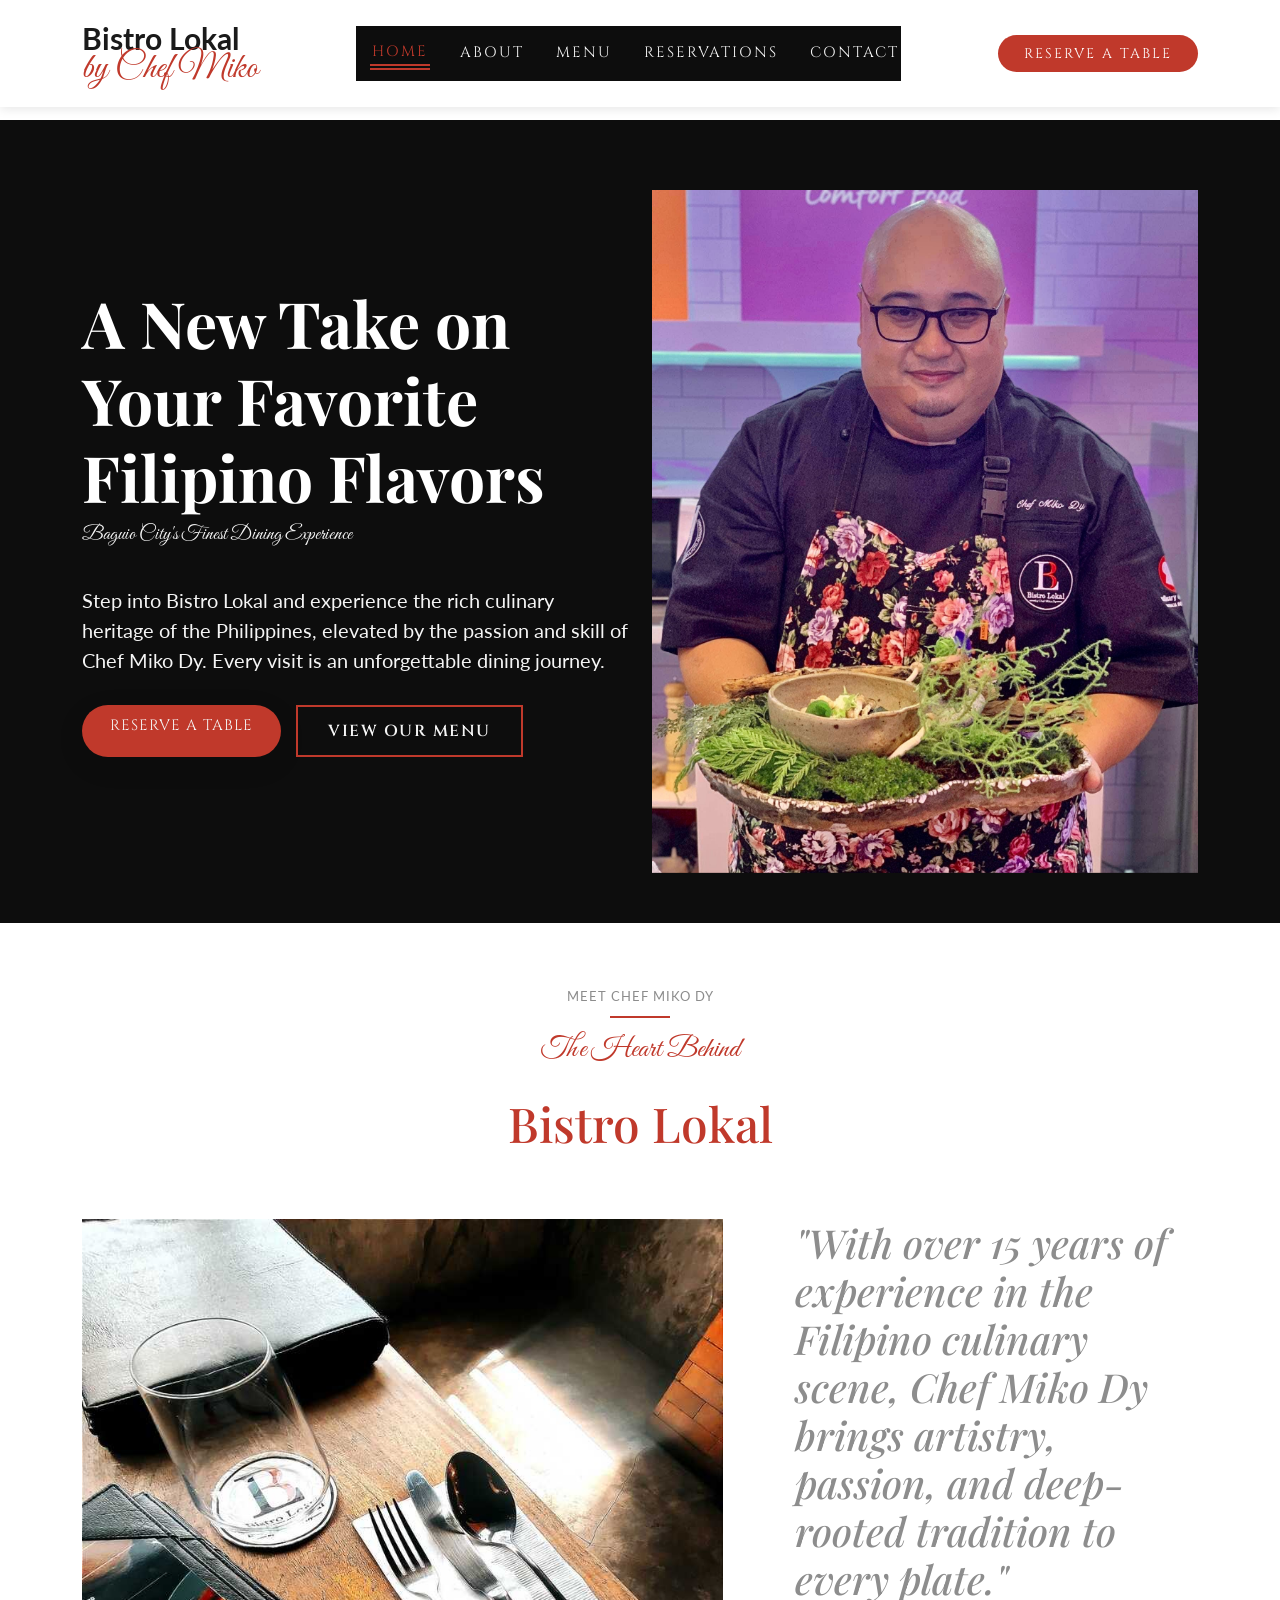
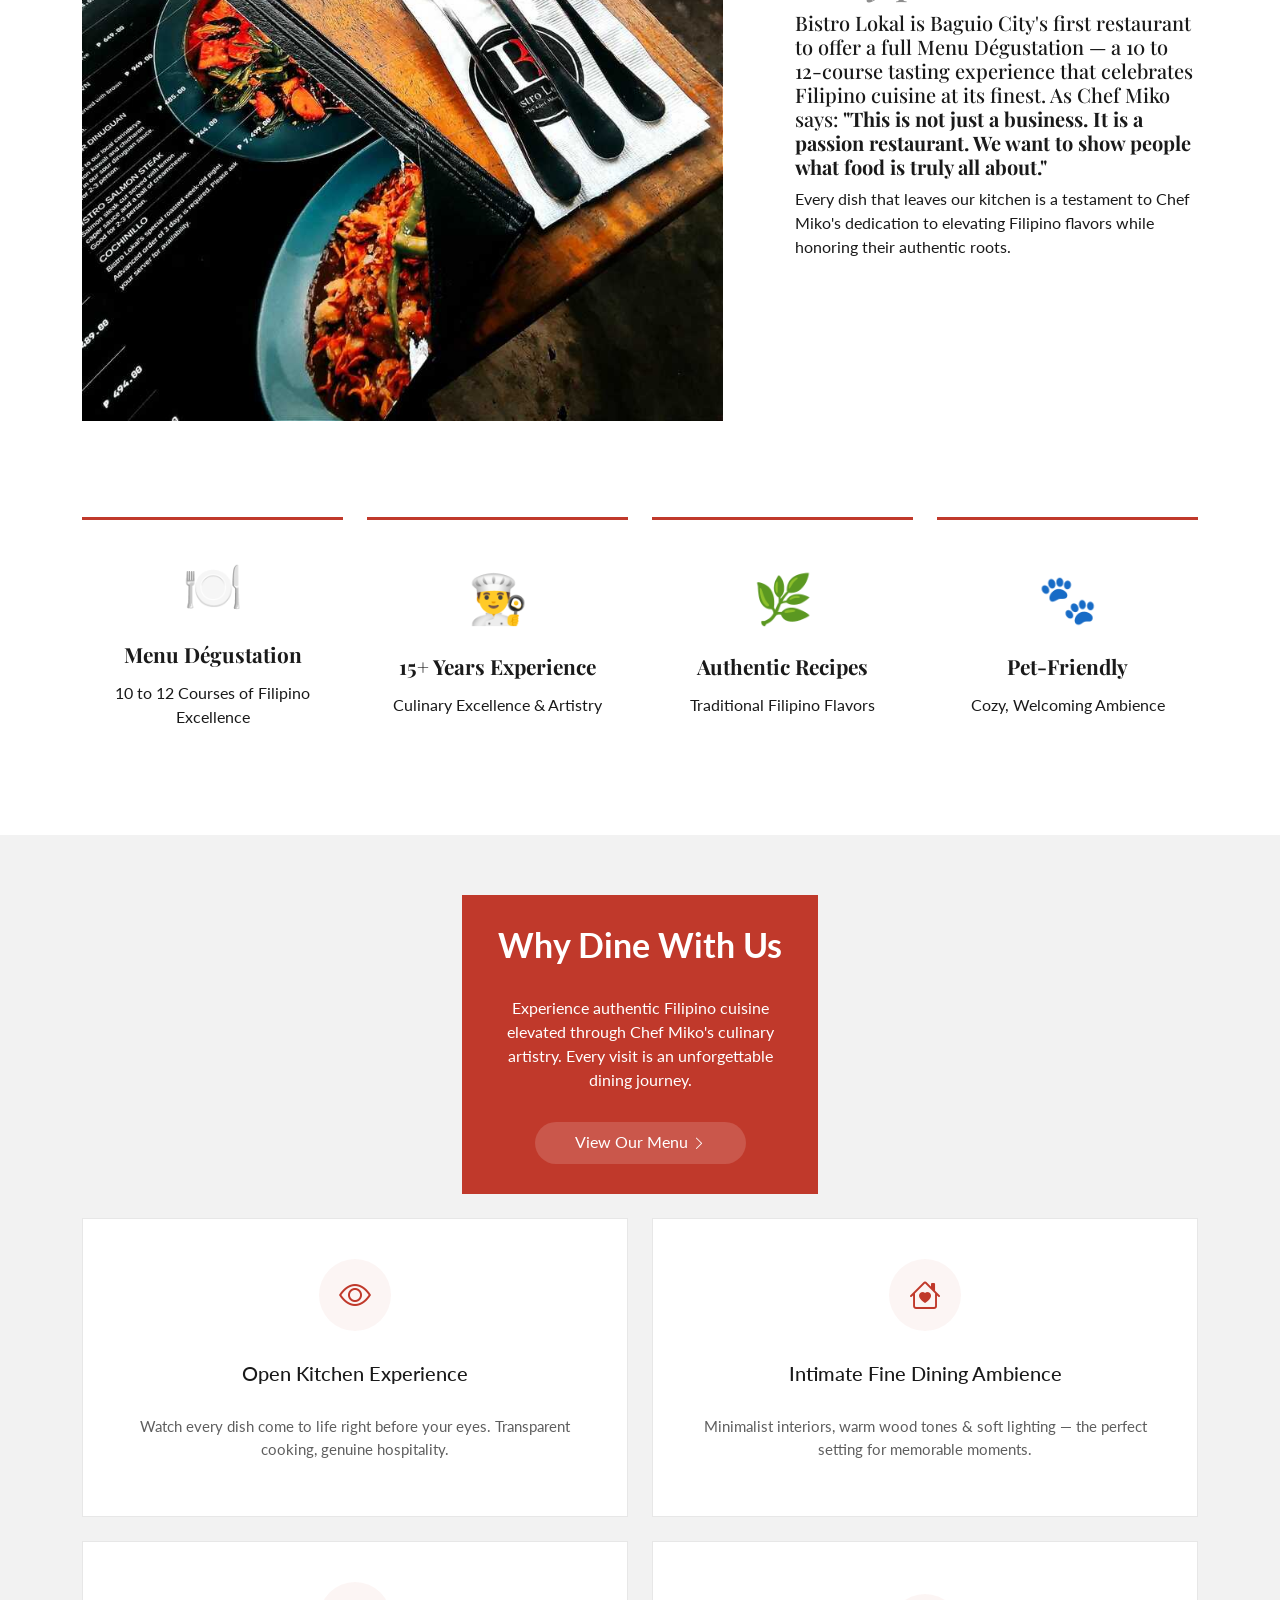
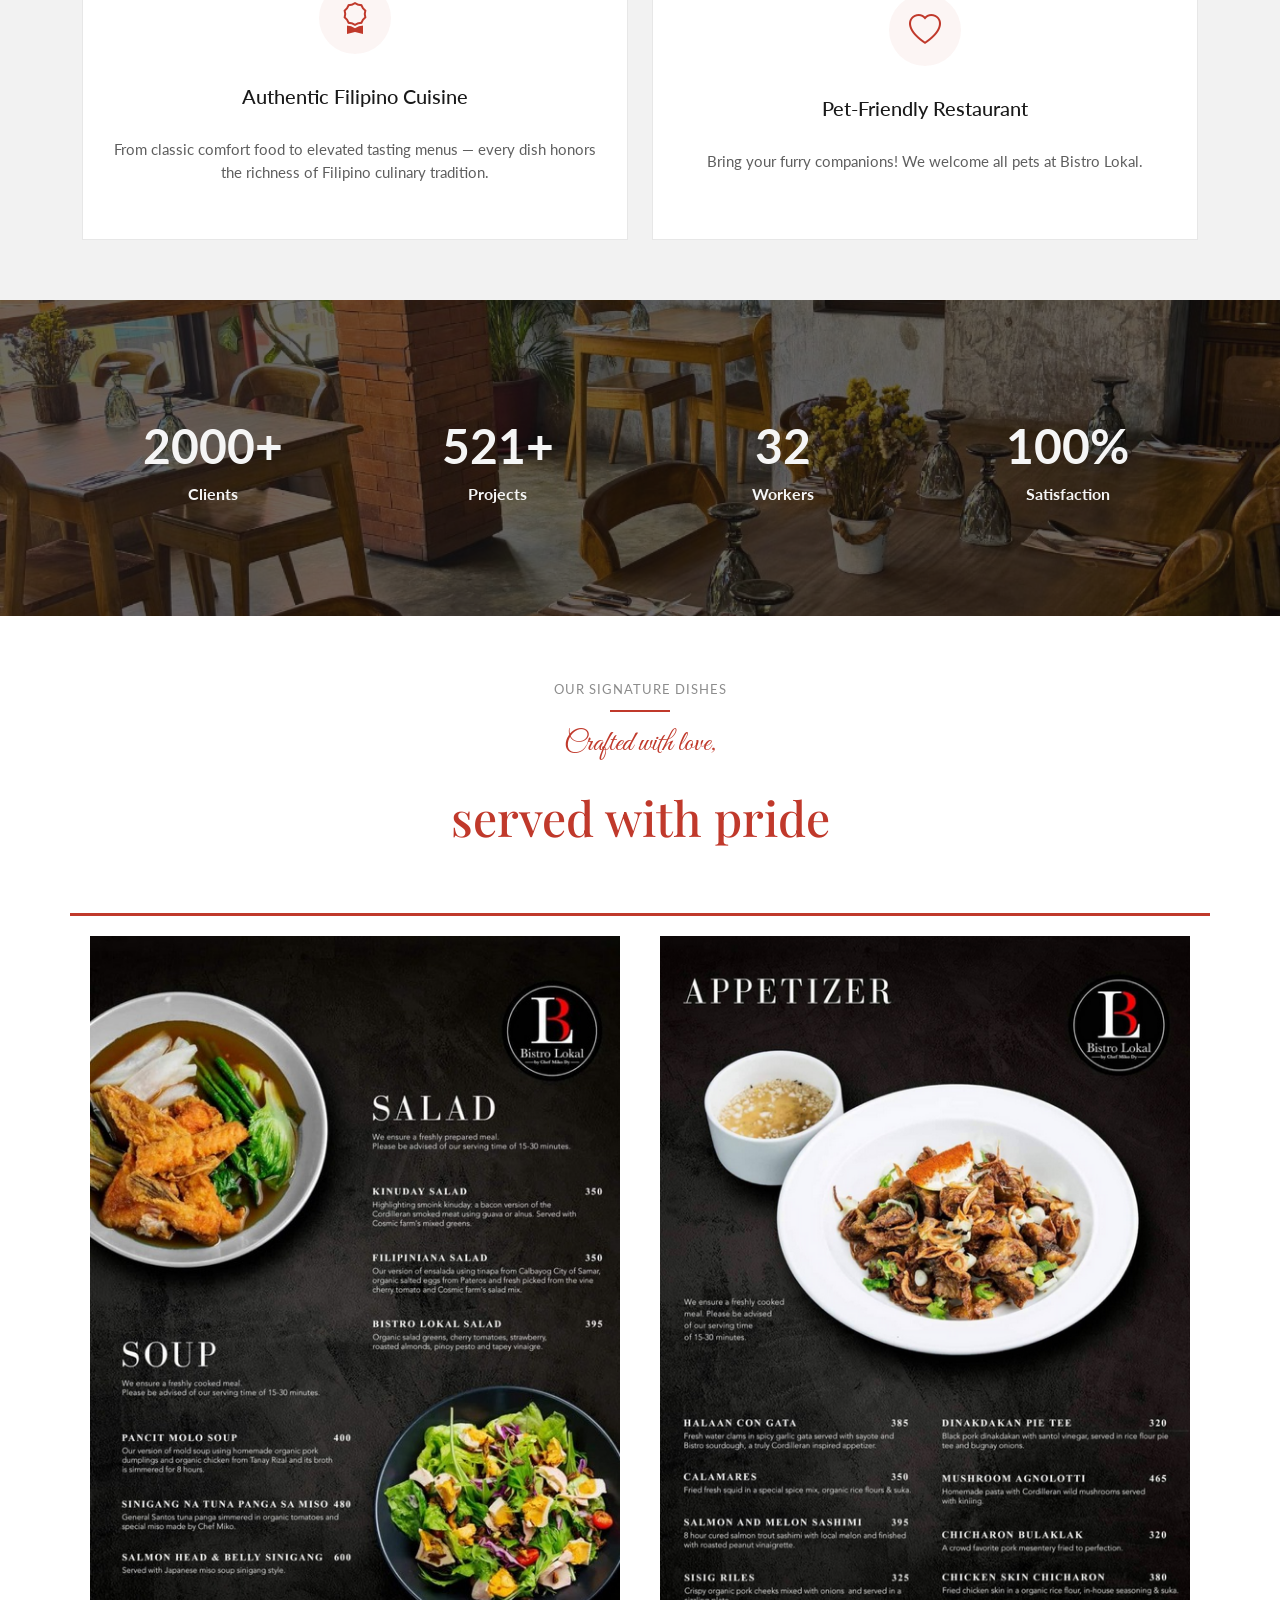
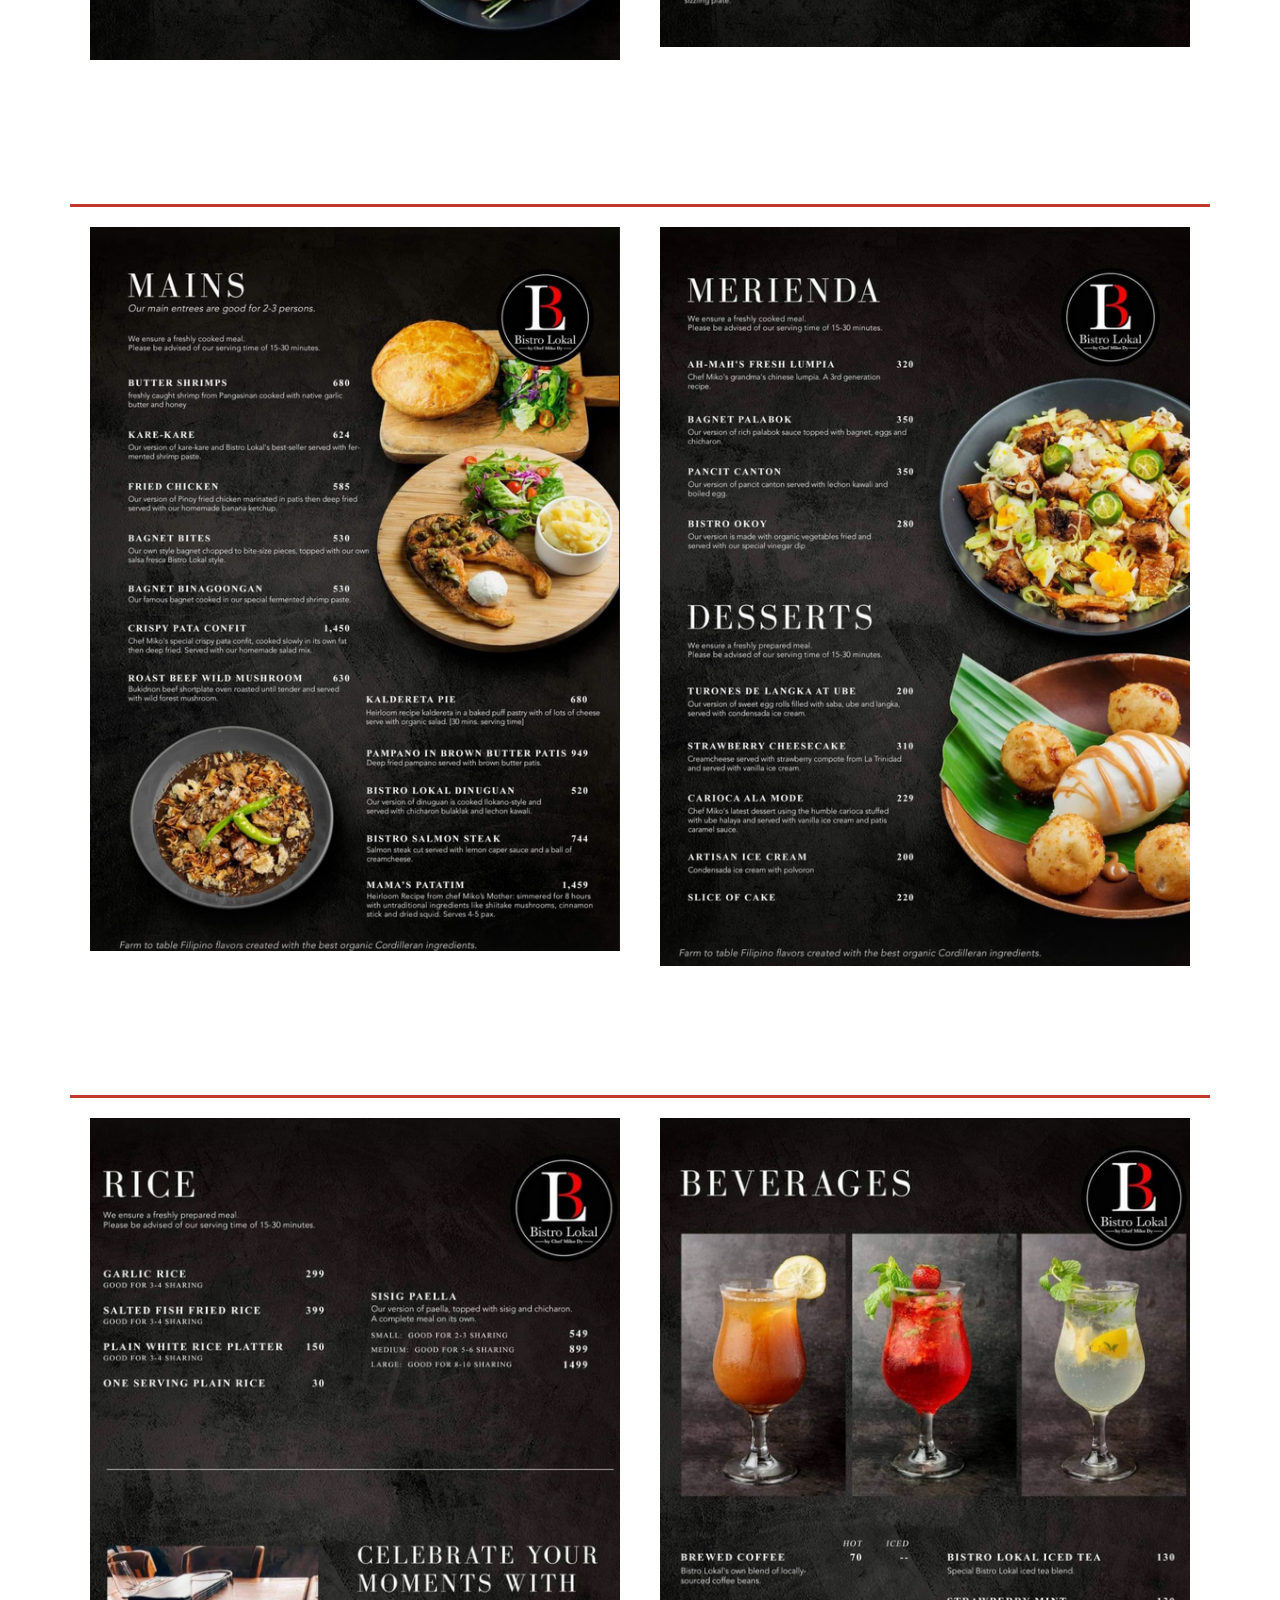
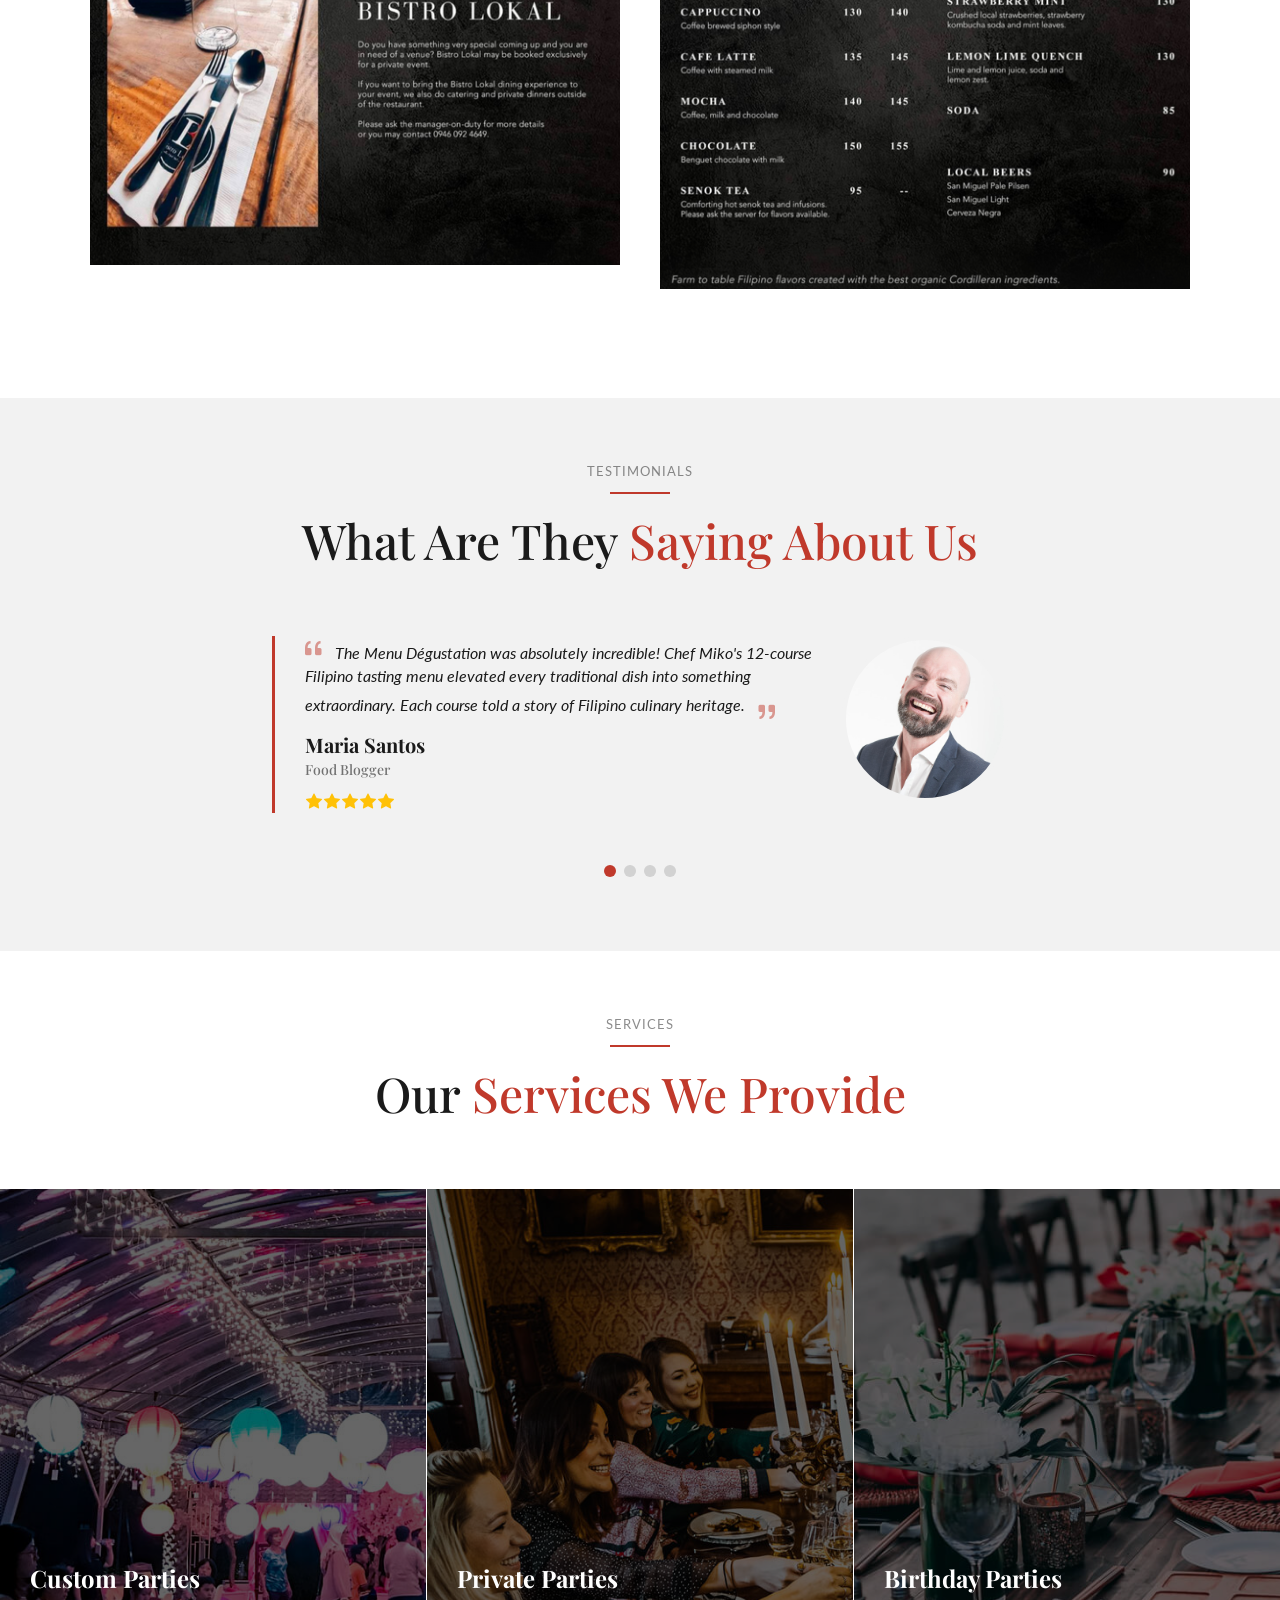
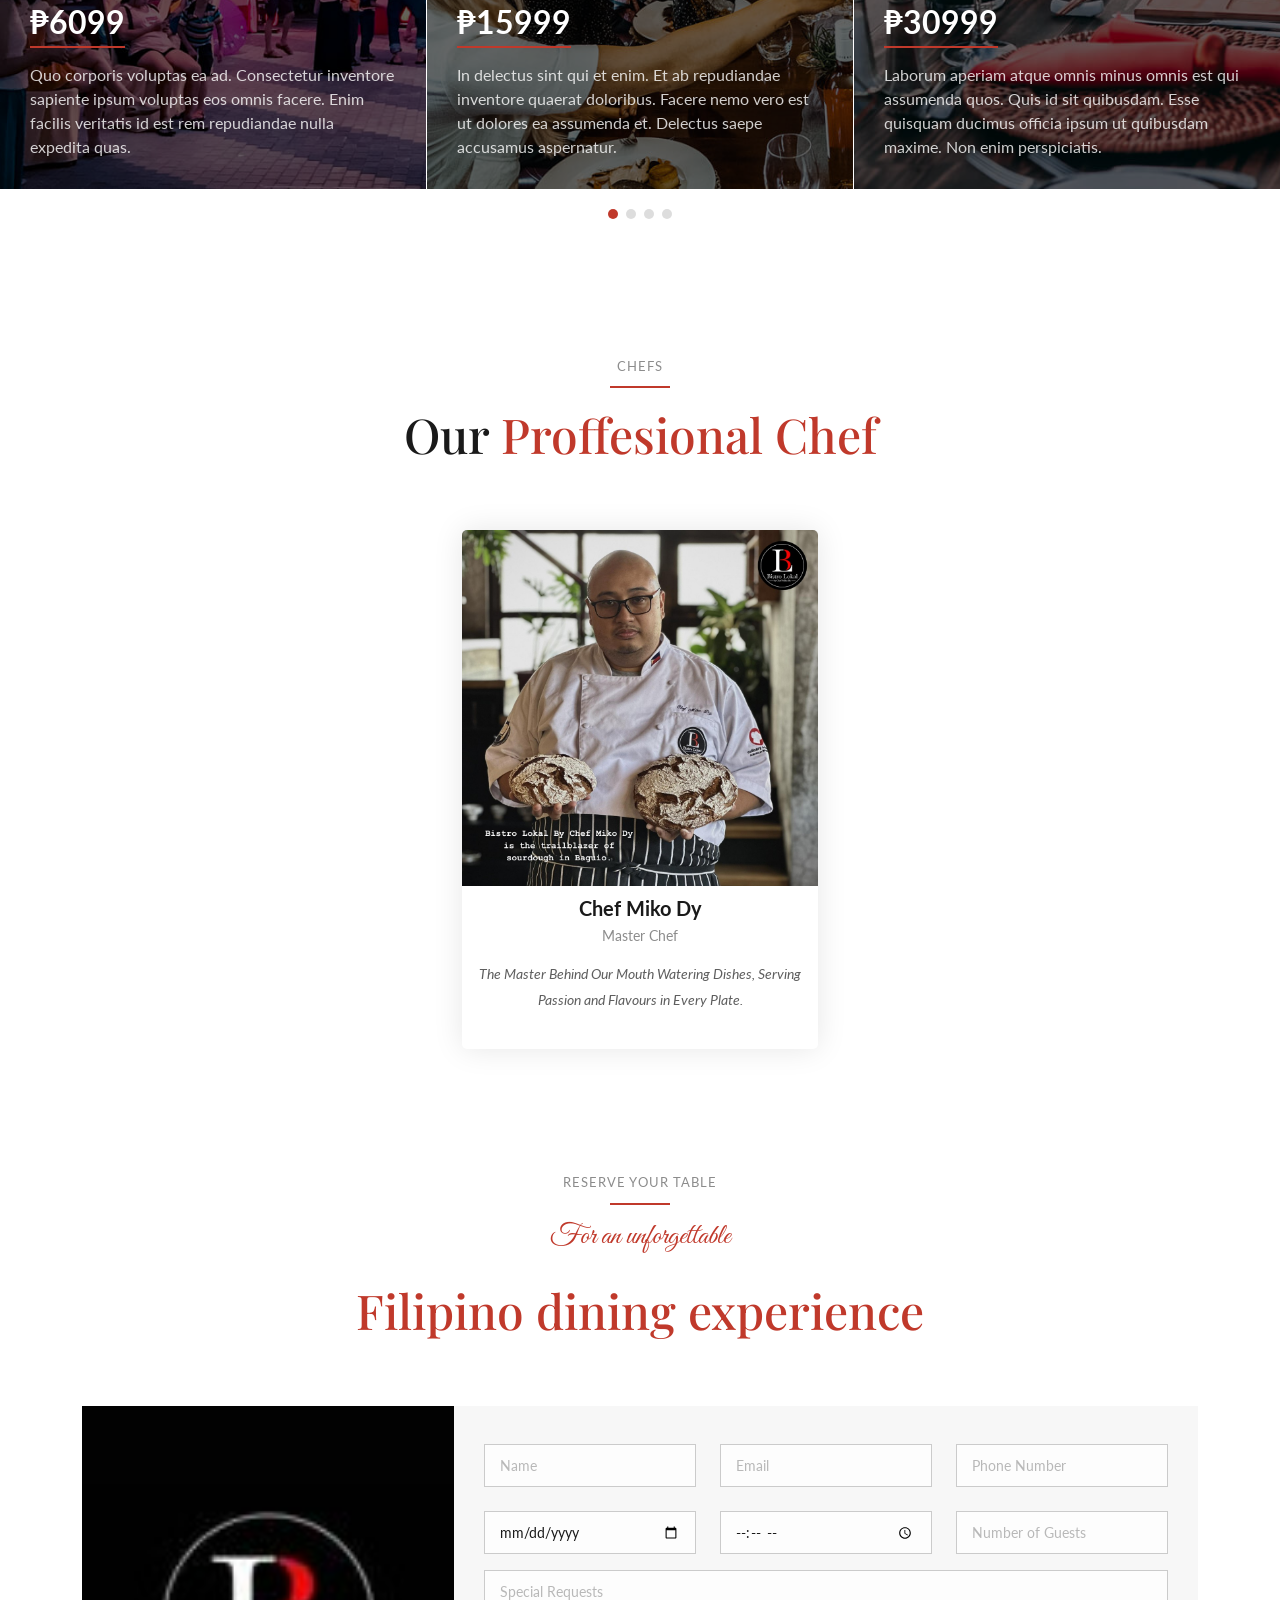
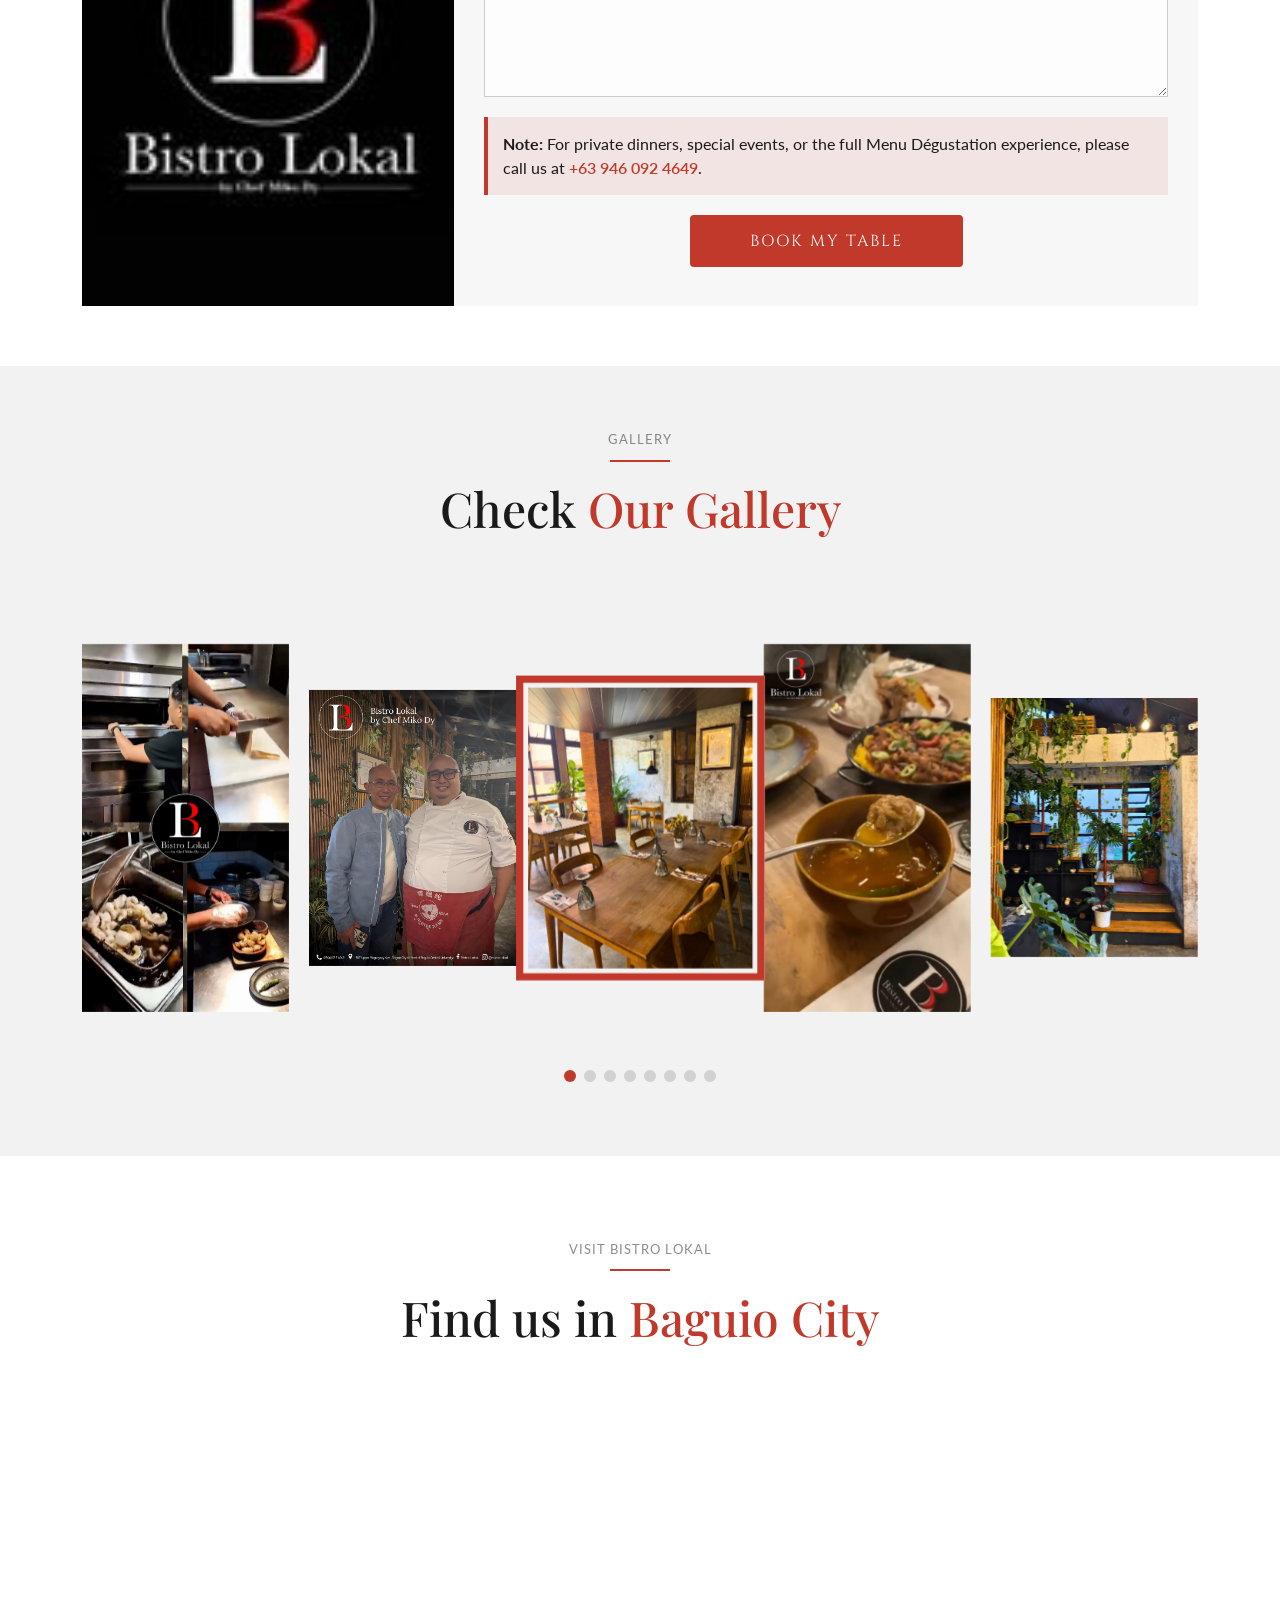
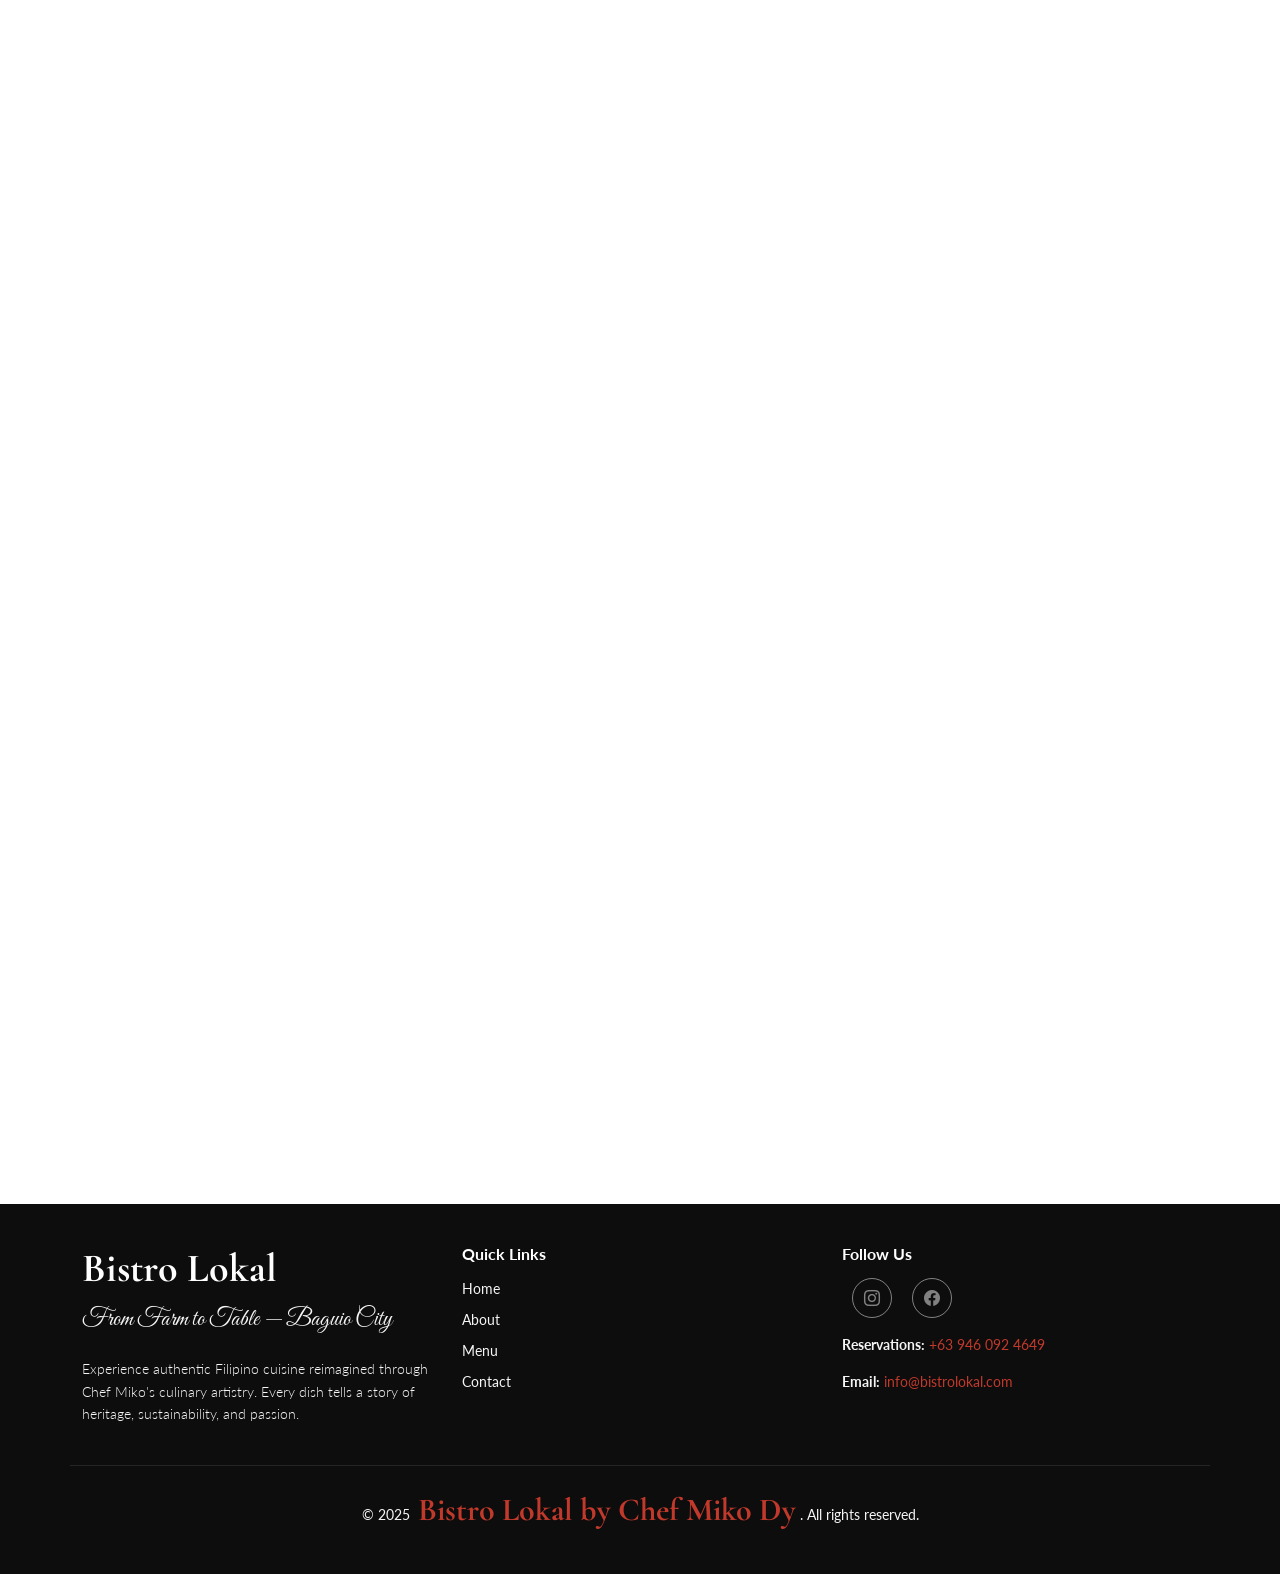
==== commit c10731be: "updated Bistro Lokal frontend" ====
--- a/index.html
+++ b/index.html
@@ -462,7 +462,11 @@
 
     <!-- Events Section -->
     <section id="events" class="events section">
-
+ <!-- Section Title -->
+      <div class="container section-title" data-aos="fade-up">
+        <h2>Services</h2>
+        <p><span>Our</span> <span class="description-title">Services We Provide<br></span></p>
+      </div><!-- End Section Title -->
       <div class="container-fluid" data-aos="fade-up" data-aos-delay="100">
 
         <div class="swiper init-swiper">
@@ -586,7 +590,7 @@
 
         <div class="row g-0" data-aos="fade-up" data-aos-delay="100">
 
-          <div class="col-lg-4 reservation-img" style="background-image: url(assets/img/reservation.jpg);"></div>
+          <div class="col-lg-4 reservation-img" style="background-image: url(assets/img/favicon.jpg);"></div>
 
           <div class="col-lg-8 d-flex align-items-center reservation-form-bg" data-aos="fade-up" data-aos-delay="200">
             <form action="forms/book-a-table.php" method="post" role="form" class="php-email-form">
